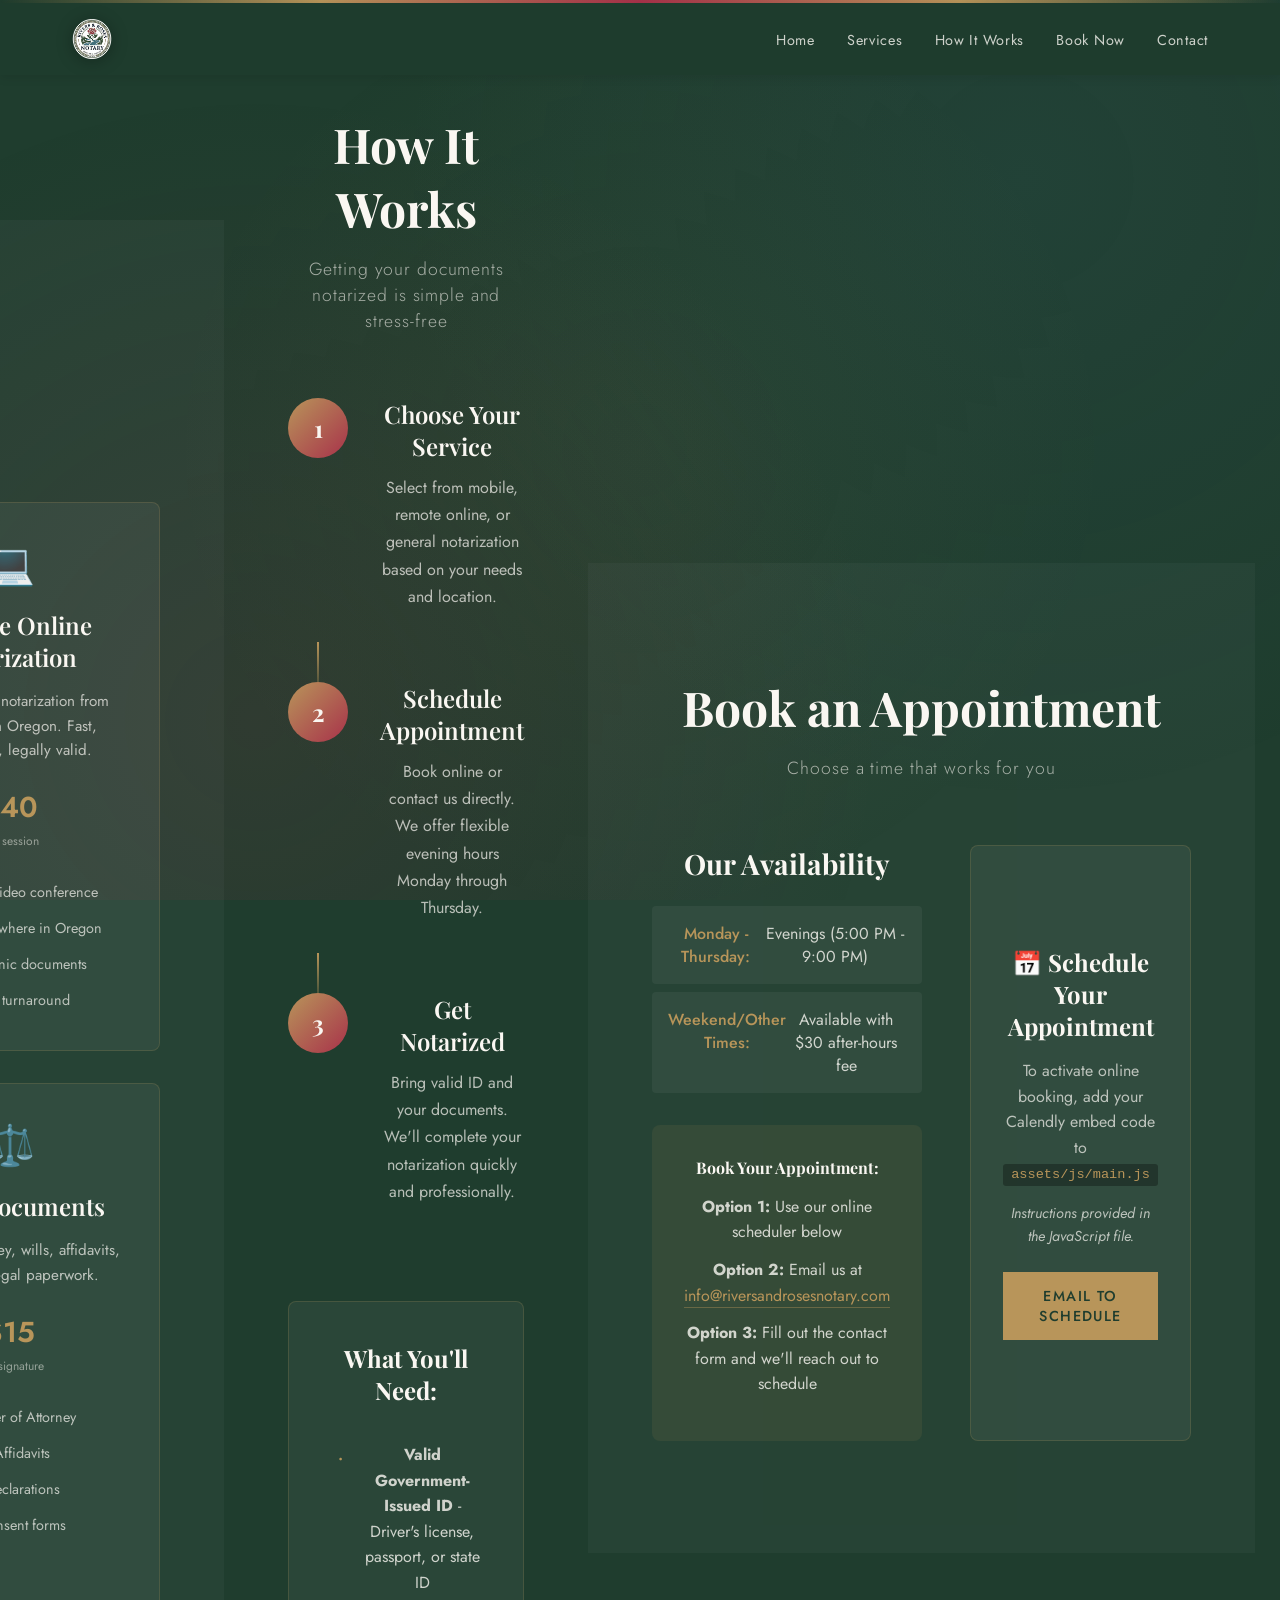
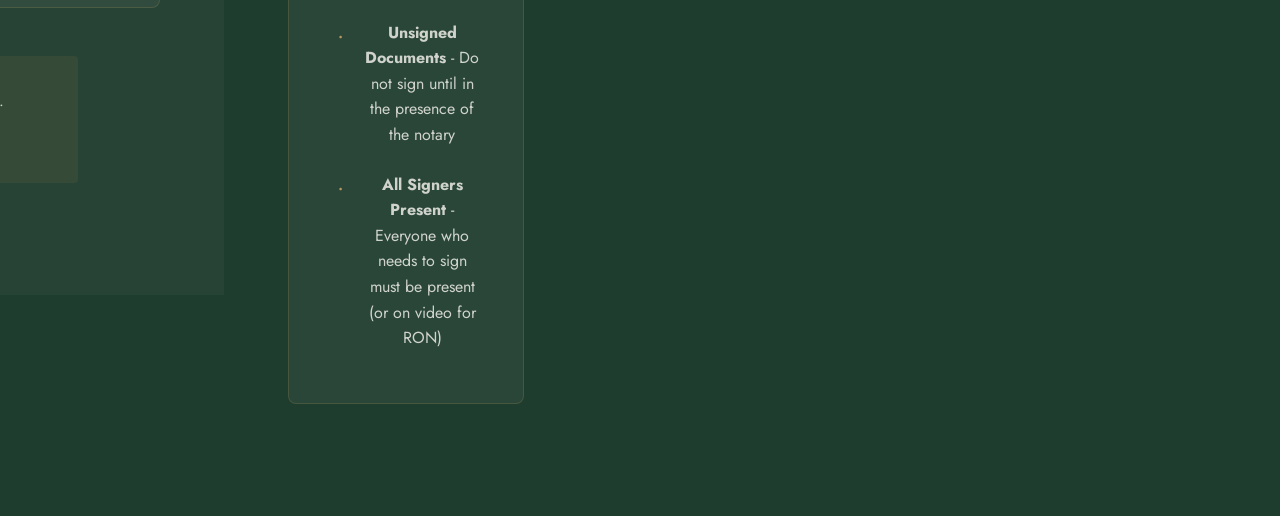
==== home.html @ 65f7d40c "feat: add full notary services website (preview) - Complete single-page scrolling site - 6 service c" ====
<!DOCTYPE html>
<html lang="en">
<head>
<meta charset="UTF-8"/>
<meta name="viewport" content="width=device-width, initial-scale=1.0"/>
<meta name="description" content="Professional notary services in Portland, Oregon. Mobile, remote online notarization (RON), and in-office services. Evening appointments available."/>
<meta property="og:title" content="Rivers & Roses Notary | Portland, Oregon"/>
<meta property="og:description" content="Professional notary services rooted in integrity — serving Portland & surrounding areas."/>
<meta property="og:image" content="https://riversandrosesnotary.com/assets/images/logo.png"/>
<meta property="og:type" content="website"/>
<title>Rivers & Roses Notary | Professional Notary Services in Portland, Oregon</title>
<link rel="icon" type="image/x-icon" href="assets/images/favicon.ico">
<link rel="icon" type="image/png" sizes="32x32" href="assets/images/favicon-32x32.png">
<link rel="apple-touch-icon" sizes="180x180" href="assets/images/apple-touch-icon.png">
<link rel="icon" type="image/png" sizes="192x192" href="assets/images/favicon-192x192.png">
<link href="https://fonts.googleapis.com/css2?family=Playfair+Display:ital,wght@0,400;0,600;0,700;1,400&family=Jost:wght@300;400;500;600&display=swap" rel="stylesheet"/>
<link rel="stylesheet" href="assets/css/styles.css"/>
<link rel="stylesheet" href="assets/css/home.css"/>
</head>
<body>

<div class="top-bar"></div>

<!-- Navigation -->
<nav class="nav" id="navbar">
  <div class="nav-container">
    <div class="nav-logo">
      <img src="assets/images/logo.png" alt="Rivers & Roses Notary" class="nav-logo-img"/>
      <span class="nav-brand">Rivers & Roses</span>
    </div>
    <button class="nav-toggle" id="navToggle" aria-label="Toggle navigation">
      <span></span>
      <span></span>
      <span></span>
    </button>
    <ul class="nav-menu" id="navMenu">
      <li><a href="#home" class="nav-link">Home</a></li>
      <li><a href="#services" class="nav-link">Services</a></li>
      <li><a href="#how-it-works" class="nav-link">How It Works</a></li>
      <li><a href="#booking" class="nav-link">Book Now</a></li>
      <li><a href="#contact" class="nav-link">Contact</a></li>
    </ul>
  </div>
</nav>

<!-- Hero Section -->
<section id="home" class="hero">
  <div class="container">
    <div class="logo-wrap">
      <img src="assets/images/logo.png" alt="Rivers & Roses Notary"/>
    </div>

    <h1 class="brand-name">Rivers &amp; Roses Notary</h1>
    <p class="brand-sub">Portland, Oregon &nbsp;·&nbsp; Est. 2026</p>

    <div class="divider">
      <div class="divider-line"></div>
      <div class="divider-diamond">✦ ✦ ✦</div>
      <div class="divider-line right"></div>
    </div>

    <p class="hero-tagline">
      <strong>Rooted in Integrity, Flowing with Excellence.</strong><br/>
      Professional notary services for Portland &amp; surrounding areas.
    </p>

    <div class="hero-cta">
      <a href="#booking" class="btn btn-primary">Book Appointment</a>
      <a href="#services" class="btn btn-secondary">View Services</a>
    </div>

    <div class="hero-features">
      <div class="feature-item">
        <span class="feature-icon">📱</span>
        <span>Mobile Service</span>
      </div>
      <div class="feature-item">
        <span class="feature-icon">💻</span>
        <span>Remote Online</span>
      </div>
      <div class="feature-item">
        <span class="feature-icon">🌙</span>
        <span>Evening Hours</span>
      </div>
    </div>
  </div>
</section>

<!-- Services Section -->
<section id="services" class="services">
  <div class="container">
    <div class="section-header">
      <h2 class="section-title">Notary Services</h2>
      <p class="section-subtitle">Professional, reliable notarization for all your needs</p>
    </div>

    <div class="services-grid">

      <!-- Service Card 1 -->
      <div class="service-card">
        <div class="service-icon">📝</div>
        <h3 class="service-title">General Notarization</h3>
        <p class="service-description">Acknowledgments, jurats, oaths, and affirmations for personal and business documents.</p>
        <div class="service-price">$15 <span>per signature</span></div>
        <ul class="service-list">
          <li>Acknowledgments</li>
          <li>Jurats</li>
          <li>Oaths & Affirmations</li>
          <li>Copy Certifications</li>
        </ul>
      </div>

      <!-- Service Card 2 -->
      <div class="service-card featured">
        <div class="service-badge">Most Popular</div>
        <div class="service-icon">🚗</div>
        <h3 class="service-title">Mobile Notary</h3>
        <p class="service-description">We come to you! Home, office, hospital, or care facility within 20 miles.</p>
        <div class="service-price">$15 + $35 <span>per signature + travel</span></div>
        <ul class="service-list">
          <li>Home visits</li>
          <li>Office appointments</li>
          <li>Hospital & care facilities</li>
          <li>20-mile service radius</li>
        </ul>
      </div>

      <!-- Service Card 3 -->
      <div class="service-card">
        <div class="service-icon">💻</div>
        <h3 class="service-title">Remote Online Notarization</h3>
        <p class="service-description">Secure video notarization from anywhere in Oregon. Fast, convenient, legally valid.</p>
        <div class="service-price">$40 <span>per session</span></div>
        <ul class="service-list">
          <li>Secure video conference</li>
          <li>Valid anywhere in Oregon</li>
          <li>Electronic documents</li>
          <li>Fast turnaround</li>
        </ul>
      </div>

      <!-- Service Card 4 -->
      <div class="service-card">
        <div class="service-icon">🏠</div>
        <h3 class="service-title">Real Estate Documents</h3>
        <p class="service-description">Deeds, mortgages, refinances, and other property-related notarizations.</p>
        <div class="service-price">$15 <span>per signature</span></div>
        <ul class="service-list">
          <li>Deeds & titles</li>
          <li>Mortgage documents</li>
          <li>Property transfers</li>
          <li>Refinance paperwork</li>
        </ul>
      </div>

      <!-- Service Card 5 -->
      <div class="service-card">
        <div class="service-icon">📋</div>
        <h3 class="service-title">Loan Signings</h3>
        <p class="service-description">Complete loan signing packages for mortgages, refinances, and HELOCs.</p>
        <div class="service-price">$125 <span>flat rate</span></div>
        <ul class="service-list">
          <li>Purchase packages</li>
          <li>Refinance signings</li>
          <li>HELOC documents</li>
          <li>Seller packages</li>
        </ul>
      </div>

      <!-- Service Card 6 -->
      <div class="service-card">
        <div class="service-icon">⚖️</div>
        <h3 class="service-title">Legal Documents</h3>
        <p class="service-description">Power of attorney, wills, affidavits, and other legal paperwork.</p>
        <div class="service-price">$15 <span>per signature</span></div>
        <ul class="service-list">
          <li>Power of Attorney</li>
          <li>Affidavits</li>
          <li>Declarations</li>
          <li>Consent forms</li>
        </ul>
      </div>

    </div>

    <div class="services-note">
      <p><strong>After-Hours Service:</strong> Appointments outside M-Th evenings available for an additional $30 fee.</p>
      <p><strong>Travel Beyond 20 Miles:</strong> Additional mileage charges may apply. Contact us for a quote.</p>
    </div>
  </div>
</section>

<!-- How It Works Section -->
<section id="how-it-works" class="how-it-works">
  <div class="container">
    <div class="section-header">
      <h2 class="section-title">How It Works</h2>
      <p class="section-subtitle">Getting your documents notarized is simple and stress-free</p>
    </div>

    <div class="steps">
      <div class="step">
        <div class="step-number">1</div>
        <div class="step-content">
          <h3 class="step-title">Choose Your Service</h3>
          <p class="step-description">Select from mobile, remote online, or general notarization based on your needs and location.</p>
        </div>
      </div>

      <div class="step-connector"></div>

      <div class="step">
        <div class="step-number">2</div>
        <div class="step-content">
          <h3 class="step-title">Schedule Appointment</h3>
          <p class="step-description">Book online or contact us directly. We offer flexible evening hours Monday through Thursday.</p>
        </div>
      </div>

      <div class="step-connector"></div>

      <div class="step">
        <div class="step-number">3</div>
        <div class="step-content">
          <h3 class="step-title">Get Notarized</h3>
          <p class="step-description">Bring valid ID and your documents. We'll complete your notarization quickly and professionally.</p>
        </div>
      </div>
    </div>

    <div class="requirements">
      <h3>What You'll Need:</h3>
      <ul>
        <li><strong>Valid Government-Issued ID</strong> - Driver's license, passport, or state ID</li>
        <li><strong>Unsigned Documents</strong> - Do not sign until in the presence of the notary</li>
        <li><strong>All Signers Present</strong> - Everyone who needs to sign must be present (or on video for RON)</li>
      </ul>
    </div>
  </div>
</section>

<!-- Booking Section -->
<section id="booking" class="booking">
  <div class="container">
    <div class="section-header">
      <h2 class="section-title">Book an Appointment</h2>
      <p class="section-subtitle">Choose a time that works for you</p>
    </div>

    <div class="booking-content">
      <div class="booking-info">
        <h3>Our Availability</h3>
        <div class="availability-item">
          <span class="availability-label">Monday - Thursday:</span>
          <span class="availability-time">Evenings (5:00 PM - 9:00 PM)</span>
        </div>
        <div class="availability-item">
          <span class="availability-label">Weekend/Other Times:</span>
          <span class="availability-time">Available with $30 after-hours fee</span>
        </div>

        <div class="booking-methods">
          <h4>Book Your Appointment:</h4>
          <p><strong>Option 1:</strong> Use our online scheduler below</p>
          <p><strong>Option 2:</strong> Email us at <a href="mailto:info@riversandrosesnotary.com">info@riversandrosesnotary.com</a></p>
          <p><strong>Option 3:</strong> Fill out the contact form and we'll reach out to schedule</p>
        </div>
      </div>

      <div class="booking-calendar">
        <!-- Calendly Integration Placeholder -->
        <div class="calendly-placeholder">
          <div class="placeholder-content">
            <h3>📅 Schedule Your Appointment</h3>
            <p>To activate online booking, add your Calendly embed code to <code>assets/js/main.js</code></p>
            <p class="placeholder-note">Instructions provided in the JavaScript file.</p>
            <a href="mailto:info@riversandrosesnotary.com" class="btn btn-primary">Email to Schedule</a>
          </div>
        </div>
        <!-- When ready, replace placeholder with:
        <div class="calendly-inline-widget" data-url="YOUR_CALENDLY_LINK" style="min-width:320px;height:630px;"></div>
        -->
      </div>
    </div>
  </div>
</section>

<!-- Contact Section -->
<section id="contact" class="contact">
  <div class="container">
    <div class="section-header">
      <h2 class="section-title">Get In Touch</h2>
      <p class="section-subtitle">Have questions? Need a custom quote? We're here to help.</p>
    </div>

    <div class="contact-content">
      <div class="contact-info">
        <div class="contact-item">
          <div class="contact-icon">📧</div>
          <div class="contact-details">
            <h4>Email</h4>
            <a href="mailto:info@riversandrosesnotary.com">info@riversandrosesnotary.com</a>
          </div>
        </div>

        <div class="contact-item">
          <div class="contact-icon">📍</div>
          <div class="contact-details">
            <h4>Service Area</h4>
            <p>Portland & surrounding areas<br/>20-mile mobile service radius</p>
          </div>
        </div>

        <div class="contact-item">
          <div class="contact-icon">⏰</div>
          <div class="contact-details">
            <h4>Hours</h4>
            <p>Monday - Thursday: Evenings<br/>Other times by appointment</p>
          </div>
        </div>
      </div>

      <div class="contact-form-wrapper">
        <form class="contact-form" id="contactForm" action="https://formspree.io/f/YOUR_FORM_ID" method="POST">
          <div class="form-group">
            <label for="name">Full Name *</label>
            <input type="text" id="name" name="name" required/>
          </div>

          <div class="form-group">
            <label for="email">Email Address *</label>
            <input type="email" id="email" name="email" required/>
          </div>

          <div class="form-group">
            <label for="phone">Phone Number</label>
            <input type="tel" id="phone" name="phone"/>
          </div>

          <div class="form-group">
            <label for="service">Service Needed</label>
            <select id="service" name="service">
              <option value="">Select a service...</option>
              <option value="general">General Notarization</option>
              <option value="mobile">Mobile Notary</option>
              <option value="ron">Remote Online Notarization</option>
              <option value="real-estate">Real Estate Documents</option>
              <option value="loan">Loan Signing</option>
              <option value="legal">Legal Documents</option>
              <option value="other">Other</option>
            </select>
          </div>

          <div class="form-group">
            <label for="message">Message *</label>
            <textarea id="message" name="message" rows="5" required placeholder="Tell us about your notarization needs..."></textarea>
          </div>

          <button type="submit" class="btn btn-primary">Send Message</button>

          <p class="form-note">* Required fields. We'll respond within 24 hours.</p>
        </form>

        <div class="form-setup-note">
          <p><strong>Setup Required:</strong> Replace <code>YOUR_FORM_ID</code> in the form action with your Formspree form ID. Instructions in <code>README.md</code> (coming next).</p>
        </div>
      </div>
    </div>
  </div>
</section>

<!-- Footer -->
<footer class="footer">
  <div class="container">
    <div class="footer-content">
      <div class="footer-brand">
        <img src="assets/images/logo.png" alt="Rivers & Roses Notary" class="footer-logo"/>
        <h3>Rivers &amp; Roses Notary</h3>
        <p class="footer-tagline">Rooted in Integrity, Flowing with Excellence.</p>
      </div>

      <div class="footer-links">
        <div class="footer-column">
          <h4>Services</h4>
          <ul>
            <li><a href="#services">General Notarization</a></li>
            <li><a href="#services">Mobile Notary</a></li>
            <li><a href="#services">Remote Online (RON)</a></li>
            <li><a href="#services">Loan Signings</a></li>
          </ul>
        </div>

        <div class="footer-column">
          <h4>Company</h4>
          <ul>
            <li><a href="#how-it-works">How It Works</a></li>
            <li><a href="#booking">Book Appointment</a></li>
            <li><a href="#contact">Contact Us</a></li>
          </ul>
        </div>

        <div class="footer-column">
          <h4>Contact</h4>
          <ul>
            <li><a href="mailto:info@riversandrosesnotary.com">info@riversandrosesnotary.com</a></li>
            <li>Portland, Oregon</li>
            <li>M-Th Evenings</li>
          </ul>
        </div>
      </div>
    </div>

    <div class="footer-bottom">
      <p>&copy; 2026 Rivers &amp; Roses Notary. All rights reserved.</p>
      <p class="footer-disclaimer">Licensed and bonded notary public in the State of Oregon</p>
    </div>
  </div>
</footer>

<!-- Back to Top Button -->
<button class="back-to-top" id="backToTop" aria-label="Back to top">
  ↑
</button>

<script src="assets/js/main.js"></script>
</body>
</html>
---- assets/css/styles.css ----
*, *::before, *::after { box-sizing: border-box; margin: 0; padding: 0; }

body {
  font-family: 'Jost', sans-serif;
  background: #1f3d2e;
  min-height: 100vh;
  display: flex;
  align-items: flex-start;
  justify-content: center;
  overflow-y: auto;
  position: relative;
}

/* Subtle background texture */
body::before {
  content: '';
  position: fixed; inset: 0;
  background:
    radial-gradient(circle at 20% 80%, rgba(168,50,74,0.12) 0%, transparent 50%),
    radial-gradient(circle at 80% 20%, rgba(74,127,165,0.08) 0%, transparent 50%),
    radial-gradient(circle at 50% 50%, rgba(184,149,90,0.06) 0%, transparent 60%);
  pointer-events: none;
}

/* Gold top bar */
.top-bar {
  position: fixed; top: 0; left: 0; right: 0;
  height: 3px;
  background: linear-gradient(90deg, transparent, #b8955a, #a8324a, #b8955a, transparent);
}

.container {
  text-align: center;
  padding: 2rem;
  position: relative;
  z-index: 1;
  animation: fadeUp 1s ease both;
}

.logo-wrap {
  margin-top: 2.5rem;
  margin-bottom: 1.25rem;
}
.logo-wrap img {
  width: clamp(200px, 40vw, 350px);
  height: clamp(200px, 40vw, 350px);
  object-fit: contain;
  filter: drop-shadow(0 8px 32px rgba(0,0,0,0.4));
  animation: fadeUp 1s 0.1s ease both;
  opacity: 0;
  animation-fill-mode: forwards;
}

.brand-name {
  font-family: 'Playfair Display', serif;
  font-size: clamp(2rem, 5vw, 3.5rem);
  font-weight: 700;
  color: #faf7f2;
  line-height: 1.1;
  margin-bottom: 0.4rem;
  animation: fadeUp 1s 0.2s ease both;
  opacity: 0;
  animation-fill-mode: forwards;
}

.brand-sub {
  font-size: 0.72rem;
  font-weight: 400;
  letter-spacing: 0.3em;
  text-transform: uppercase;
  color: #b8955a;
  margin-bottom: 3rem;
  animation: fadeUp 1s 0.3s ease both;
  opacity: 0;
  animation-fill-mode: forwards;
}

.divider {
  display: flex;
  align-items: center;
  justify-content: center;
  gap: 1rem;
  margin-bottom: 3rem;
  animation: fadeUp 1s 0.4s ease both;
  opacity: 0;
  animation-fill-mode: forwards;
}
.divider-line {
  width: 80px; height: 1px;
  background: linear-gradient(90deg, transparent, rgba(184,149,90,0.5));
}
.divider-line.right {
  background: linear-gradient(90deg, rgba(184,149,90,0.5), transparent);
}
.divider-diamond {
  color: #b8955a;
  font-size: 0.5rem;
  letter-spacing: 0.3em;
}

.coming-soon {
  font-family: 'Playfair Display', serif;
  font-size: clamp(1rem, 3vw, 1.3rem);
  font-weight: 400;
  font-style: italic;
  color: rgba(250,247,242,0.7);
  margin-bottom: 2.5rem;
  line-height: 1.7;
  animation: fadeUp 1s 0.5s ease both;
  opacity: 0;
  animation-fill-mode: forwards;
}
.coming-soon strong {
  color: #faf7f2;
  font-style: normal;
  font-weight: 600;
}

.badge {
  display: inline-block;
  font-size: 0.68rem;
  font-weight: 500;
  letter-spacing: 0.2em;
  text-transform: uppercase;
  color: #1f3d2e;
  background: #b8955a;
  padding: 0.65rem 2rem;
  margin-bottom: 3rem;
  animation: fadeUp 1s 0.6s ease both;
  opacity: 0;
  animation-fill-mode: forwards;
}

.contact-note {
  font-size: 0.78rem;
  font-weight: 300;
  letter-spacing: 0.08em;
  color: rgba(250,247,242,0.4);
  animation: fadeUp 1s 0.7s ease both;
  opacity: 0;
  animation-fill-mode: forwards;
}
.contact-note a {
  color: rgba(250,247,242,0.6);
  text-decoration: none;
  border-bottom: 1px solid rgba(184,149,90,0.4);
  transition: color 0.2s, border-color 0.2s;
}
.contact-note a:hover {
  color: #b8955a;
  border-color: #b8955a;
}

@keyframes fadeUp {
  from { opacity: 0; transform: translateY(20px); }
  to   { opacity: 1; transform: translateY(0); }
}

@media (min-width: 768px) {
  body {
    align-items: center;
  }
}
---- assets/css/home.css ----
/* ========================================
   Rivers & Roses Notary - Home Page Styles
   ======================================== */

/* Navigation */
.nav {
  position: fixed;
  top: 3px;
  left: 0;
  right: 0;
  background: rgba(31, 61, 46, 0.95);
  backdrop-filter: blur(10px);
  z-index: 1000;
  padding: 1rem 0;
  transition: all 0.3s ease;
  box-shadow: 0 2px 10px rgba(0,0,0,0.1);
}

.nav.scrolled {
  background: rgba(31, 61, 46, 0.98);
  box-shadow: 0 4px 20px rgba(0,0,0,0.2);
}

.nav-container {
  max-width: 1200px;
  margin: 0 auto;
  padding: 0 2rem;
  display: flex;
  align-items: center;
  justify-content: space-between;
}

.nav-logo {
  display: flex;
  align-items: center;
  gap: 0.75rem;
}

.nav-logo-img {
  width: 40px;
  height: 40px;
  object-fit: contain;
  filter: drop-shadow(0 2px 8px rgba(0,0,0,0.3));
}

.nav-brand {
  font-family: 'Playfair Display', serif;
  font-size: 1.25rem;
  font-weight: 700;
  color: #faf7f2;
  display: none;
}

.nav-menu {
  display: flex;
  list-style: none;
  gap: 2rem;
  margin: 0;
  padding: 0;
}

.nav-link {
  color: rgba(250, 247, 242, 0.8);
  text-decoration: none;
  font-size: 0.9rem;
  font-weight: 400;
  letter-spacing: 0.05em;
  transition: color 0.3s ease;
  position: relative;
}

.nav-link::after {
  content: '';
  position: absolute;
  bottom: -4px;
  left: 0;
  width: 0;
  height: 2px;
  background: #b8955a;
  transition: width 0.3s ease;
}

.nav-link:hover {
  color: #b8955a;
}

.nav-link:hover::after {
  width: 100%;
}

.nav-toggle {
  display: none;
  flex-direction: column;
  gap: 4px;
  background: none;
  border: none;
  cursor: pointer;
  padding: 0.5rem;
}

.nav-toggle span {
  display: block;
  width: 25px;
  height: 2px;
  background: #faf7f2;
  transition: all 0.3s ease;
}

/* Hero Section Adjustments */
.hero {
  padding-top: 80px;
}

.hero-tagline {
  font-family: 'Playfair Display', serif;
  font-size: clamp(1rem, 3vw, 1.2rem);
  font-weight: 400;
  font-style: italic;
  color: rgba(250,247,242,0.85);
  margin-bottom: 2.5rem;
  line-height: 1.7;
}

.hero-tagline strong {
  color: #faf7f2;
  font-style: normal;
  font-weight: 600;
}

.hero-cta {
  display: flex;
  gap: 1rem;
  justify-content: center;
  flex-wrap: wrap;
  margin-bottom: 3rem;
}

.btn {
  display: inline-block;
  padding: 0.85rem 2rem;
  font-size: 0.9rem;
  font-weight: 500;
  letter-spacing: 0.1em;
  text-transform: uppercase;
  text-decoration: none;
  border: none;
  cursor: pointer;
  transition: all 0.3s ease;
  font-family: 'Jost', sans-serif;
}

.btn-primary {
  background: #b8955a;
  color: #1f3d2e;
}

.btn-primary:hover {
  background: #a8324a;
  color: #faf7f2;
  transform: translateY(-2px);
  box-shadow: 0 4px 12px rgba(168, 50, 74, 0.3);
}

.btn-secondary {
  background: transparent;
  color: #faf7f2;
  border: 2px solid #b8955a;
}

.btn-secondary:hover {
  background: rgba(184, 149, 90, 0.1);
  border-color: #faf7f2;
}

.hero-features {
  display: flex;
  gap: 2rem;
  justify-content: center;
  flex-wrap: wrap;
}

.feature-item {
  display: flex;
  align-items: center;
  gap: 0.5rem;
  color: rgba(250, 247, 242, 0.7);
  font-size: 0.85rem;
  letter-spacing: 0.05em;
}

.feature-icon {
  font-size: 1.25rem;
}

/* Section Styles */
section {
  padding: 5rem 2rem;
}

section:nth-child(even) {
  background: rgba(250, 247, 242, 0.03);
}

.section-header {
  text-align: center;
  margin-bottom: 4rem;
}

.section-title {
  font-family: 'Playfair Display', serif;
  font-size: clamp(2rem, 5vw, 3rem);
  font-weight: 700;
  color: #faf7f2;
  margin-bottom: 1rem;
}

.section-subtitle {
  font-size: 1.1rem;
  color: rgba(250, 247, 242, 0.6);
  font-weight: 300;
  letter-spacing: 0.05em;
}

/* Services Section */
.services {
  background: rgba(250, 247, 242, 0.02);
}

.services-grid {
  display: grid;
  grid-template-columns: repeat(auto-fit, minmax(300px, 1fr));
  gap: 2rem;
  max-width: 1200px;
  margin: 0 auto 3rem;
}

.service-card {
  background: rgba(250, 247, 242, 0.05);
  border: 1px solid rgba(184, 149, 90, 0.2);
  padding: 2rem;
  border-radius: 8px;
  transition: all 0.3s ease;
  position: relative;
}

.service-card:hover {
  transform: translateY(-5px);
  box-shadow: 0 8px 24px rgba(0,0,0,0.2);
  border-color: #b8955a;
}

.service-card.featured {
  border: 2px solid #b8955a;
  background: rgba(184, 149, 90, 0.08);
}

.service-badge {
  position: absolute;
  top: -12px;
  right: 20px;
  background: #a8324a;
  color: #faf7f2;
  padding: 0.4rem 1rem;
  font-size: 0.7rem;
  font-weight: 600;
  letter-spacing: 0.1em;
  text-transform: uppercase;
  border-radius: 20px;
}

.service-icon {
  font-size: 2.5rem;
  margin-bottom: 1rem;
}

.service-title {
  font-family: 'Playfair Display', serif;
  font-size: 1.5rem;
  font-weight: 600;
  color: #faf7f2;
  margin-bottom: 1rem;
}

.service-description {
  color: rgba(250, 247, 242, 0.7);
  line-height: 1.6;
  margin-bottom: 1.5rem;
  font-size: 0.95rem;
}

.service-price {
  font-size: 1.8rem;
  font-weight: 600;
  color: #b8955a;
  margin-bottom: 1.5rem;
}

.service-price span {
  font-size: 0.75rem;
  color: rgba(250, 247, 242, 0.5);
  font-weight: 400;
  display: block;
  margin-top: 0.25rem;
}

.service-list {
  list-style: none;
  padding: 0;
  margin: 0;
}

.service-list li {
  padding: 0.5rem 0;
  color: rgba(250, 247, 242, 0.7);
  font-size: 0.9rem;
  position: relative;
  padding-left: 1.5rem;
}

.service-list li::before {
  content: '✓';
  position: absolute;
  left: 0;
  color: #b8955a;
  font-weight: bold;
}

.services-note {
  max-width: 800px;
  margin: 0 auto;
  padding: 2rem;
  background: rgba(184, 149, 90, 0.1);
  border-left: 4px solid #b8955a;
  border-radius: 4px;
}

.services-note p {
  color: rgba(250, 247, 242, 0.8);
  margin-bottom: 0.75rem;
  line-height: 1.6;
}

.services-note p:last-child {
  margin-bottom: 0;
}

/* How It Works Section */
.how-it-works {
  background: rgba(31, 61, 46, 0.3);
}

.steps {
  max-width: 900px;
  margin: 0 auto 4rem;
  display: flex;
  flex-direction: column;
  gap: 0;
}

.step {
  display: flex;
  gap: 2rem;
  align-items: flex-start;
}

.step-number {
  flex-shrink: 0;
  width: 60px;
  height: 60px;
  background: linear-gradient(135deg, #b8955a, #a8324a);
  color: #faf7f2;
  border-radius: 50%;
  display: flex;
  align-items: center;
  justify-content: center;
  font-size: 1.5rem;
  font-weight: 700;
  font-family: 'Playfair Display', serif;
}

.step-content {
  flex: 1;
  padding-bottom: 2rem;
}

.step-title {
  font-family: 'Playfair Display', serif;
  font-size: 1.5rem;
  font-weight: 600;
  color: #faf7f2;
  margin-bottom: 0.75rem;
}

.step-description {
  color: rgba(250, 247, 242, 0.7);
  line-height: 1.7;
  font-size: 1rem;
}

.step-connector {
  width: 2px;
  height: 40px;
  background: linear-gradient(to bottom, #b8955a, rgba(184, 149, 90, 0.3));
  margin-left: 29px;
}

.requirements {
  max-width: 800px;
  margin: 0 auto;
  padding: 2.5rem;
  background: rgba(250, 247, 242, 0.05);
  border-radius: 8px;
  border: 1px solid rgba(184, 149, 90, 0.2);
}

.requirements h3 {
  font-family: 'Playfair Display', serif;
  font-size: 1.5rem;
  color: #faf7f2;
  margin-bottom: 1.5rem;
}

.requirements ul {
  list-style: none;
  padding: 0;
}

.requirements li {
  padding: 0.75rem 0;
  color: rgba(250, 247, 242, 0.8);
  line-height: 1.6;
  position: relative;
  padding-left: 2rem;
}

.requirements li::before {
  content: '•';
  position: absolute;
  left: 0.5rem;
  color: #b8955a;
  font-size: 1.5rem;
}

/* Booking Section */
.booking {
  background: rgba(250, 247, 242, 0.02);
}

.booking-content {
  max-width: 1100px;
  margin: 0 auto;
  display: grid;
  grid-template-columns: 1fr 1.5fr;
  gap: 3rem;
}

.booking-info h3 {
  font-family: 'Playfair Display', serif;
  font-size: 1.75rem;
  color: #faf7f2;
  margin-bottom: 1.5rem;
}

.availability-item {
  display: flex;
  justify-content: space-between;
  padding: 1rem;
  margin-bottom: 0.5rem;
  background: rgba(250, 247, 242, 0.05);
  border-radius: 4px;
}

.availability-label {
  font-weight: 500;
  color: #b8955a;
}

.availability-time {
  color: rgba(250, 247, 242, 0.8);
}

.booking-methods {
  margin-top: 2rem;
  padding: 2rem;
  background: rgba(184, 149, 90, 0.1);
  border-radius: 8px;
}

.booking-methods h4 {
  font-family: 'Playfair Display', serif;
  color: #faf7f2;
  margin-bottom: 1rem;
}

.booking-methods p {
  color: rgba(250, 247, 242, 0.8);
  margin-bottom: 0.75rem;
  line-height: 1.6;
}

.booking-methods a {
  color: #b8955a;
  text-decoration: none;
  border-bottom: 1px solid rgba(184, 149, 90, 0.4);
  transition: all 0.2s ease;
}

.booking-methods a:hover {
  color: #faf7f2;
  border-color: #faf7f2;
}

.booking-calendar {
  background: rgba(250, 247, 242, 0.05);
  border: 1px solid rgba(184, 149, 90, 0.2);
  border-radius: 8px;
  padding: 2rem;
  min-height: 500px;
  display: flex;
  align-items: center;
  justify-content: center;
}

.calendly-placeholder {
  text-align: center;
}

.placeholder-content h3 {
  font-family: 'Playfair Display', serif;
  color: #faf7f2;
  margin-bottom: 1rem;
  font-size: 1.5rem;
}

.placeholder-content p {
  color: rgba(250, 247, 242, 0.7);
  margin-bottom: 1rem;
  line-height: 1.6;
}

.placeholder-content code {
  background: rgba(0, 0, 0, 0.3);
  padding: 0.2rem 0.5rem;
  border-radius: 3px;
  font-size: 0.85rem;
  color: #b8955a;
}

.placeholder-note {
  font-size: 0.9rem;
  font-style: italic;
  margin-bottom: 1.5rem !important;
}

/* Contact Section */
.contact {
  background: rgba(31, 61, 46, 0.3);
}

.contact-content {
  max-width: 1100px;
  margin: 0 auto;
  display: grid;
  grid-template-columns: 1fr 1.5fr;
  gap: 4rem;
}

.contact-item {
  display: flex;
  gap: 1.5rem;
  margin-bottom: 2rem;
}

.contact-icon {
  font-size: 2rem;
  flex-shrink: 0;
}

.contact-details h4 {
  font-family: 'Playfair Display', serif;
  color: #b8955a;
  margin-bottom: 0.5rem;
  font-size: 1.1rem;
}

.contact-details p,
.contact-details a {
  color: rgba(250, 247, 242, 0.8);
  line-height: 1.6;
  text-decoration: none;
}

.contact-details a {
  border-bottom: 1px solid rgba(184, 149, 90, 0.4);
  transition: all 0.2s ease;
}

.contact-details a:hover {
  color: #b8955a;
  border-color: #b8955a;
}

.contact-form-wrapper {
  background: rgba(250, 247, 242, 0.05);
  border: 1px solid rgba(184, 149, 90, 0.2);
  border-radius: 8px;
  padding: 2.5rem;
}

.contact-form {
  margin-bottom: 1.5rem;
}

.form-group {
  margin-bottom: 1.5rem;
}

.form-group label {
  display: block;
  color: #b8955a;
  font-weight: 500;
  margin-bottom: 0.5rem;
  font-size: 0.9rem;
  letter-spacing: 0.05em;
}

.form-group input,
.form-group select,
.form-group textarea {
  width: 100%;
  padding: 0.85rem;
  background: rgba(31, 61, 46, 0.4);
  border: 1px solid rgba(184, 149, 90, 0.3);
  border-radius: 4px;
  color: #faf7f2;
  font-family: 'Jost', sans-serif;
  font-size: 1rem;
  transition: all 0.3s ease;
}

.form-group input:focus,
.form-group select:focus,
.form-group textarea:focus {
  outline: none;
  border-color: #b8955a;
  background: rgba(31, 61, 46, 0.6);
}

.form-group textarea {
  resize: vertical;
  min-height: 120px;
}

.form-note {
  font-size: 0.85rem;
  color: rgba(250, 247, 242, 0.5);
  margin-top: 1rem;
  font-style: italic;
}

.form-setup-note {
  padding: 1rem;
  background: rgba(184, 149, 90, 0.1);
  border-left: 3px solid #b8955a;
  border-radius: 4px;
}

.form-setup-note p {
  color: rgba(250, 247, 242, 0.7);
  font-size: 0.9rem;
  line-height: 1.6;
}

.form-setup-note code {
  background: rgba(0, 0, 0, 0.3);
  padding: 0.2rem 0.5rem;
  border-radius: 3px;
  font-size: 0.85rem;
  color: #b8955a;
}

/* Footer */
.footer {
  background: rgba(31, 61, 46, 0.5);
  padding: 4rem 2rem 2rem;
  border-top: 1px solid rgba(184, 149, 90, 0.2);
}

.footer-content {
  max-width: 1200px;
  margin: 0 auto 3rem;
  display: grid;
  grid-template-columns: 1.5fr 2fr;
  gap: 4rem;
}

.footer-brand {
  text-align: center;
}

.footer-logo {
  width: 80px;
  height: 80px;
  object-fit: contain;
  margin-bottom: 1rem;
  filter: drop-shadow(0 4px 16px rgba(0,0,0,0.3));
}

.footer-brand h3 {
  font-family: 'Playfair Display', serif;
  color: #faf7f2;
  font-size: 1.5rem;
  margin-bottom: 0.5rem;
}

.footer-tagline {
  color: rgba(250, 247, 242, 0.6);
  font-size: 0.9rem;
  font-style: italic;
}

.footer-links {
  display: grid;
  grid-template-columns: repeat(3, 1fr);
  gap: 2rem;
}

.footer-column h4 {
  font-family: 'Playfair Display', serif;
  color: #b8955a;
  margin-bottom: 1rem;
  font-size: 1.1rem;
}

.footer-column ul {
  list-style: none;
  padding: 0;
}

.footer-column li {
  margin-bottom: 0.5rem;
}

.footer-column a {
  color: rgba(250, 247, 242, 0.7);
  text-decoration: none;
  font-size: 0.9rem;
  transition: color 0.2s ease;
}

.footer-column a:hover {
  color: #b8955a;
}

.footer-bottom {
  text-align: center;
  padding-top: 2rem;
  border-top: 1px solid rgba(184, 149, 90, 0.1);
}

.footer-bottom p {
  color: rgba(250, 247, 242, 0.5);
  font-size: 0.85rem;
  margin-bottom: 0.5rem;
}

.footer-disclaimer {
  font-size: 0.75rem !important;
  font-style: italic;
}

/* Back to Top Button */
.back-to-top {
  position: fixed;
  bottom: 2rem;
  right: 2rem;
  width: 50px;
  height: 50px;
  background: #b8955a;
  color: #1f3d2e;
  border: none;
  border-radius: 50%;
  font-size: 1.5rem;
  cursor: pointer;
  opacity: 0;
  visibility: hidden;
  transition: all 0.3s ease;
  z-index: 999;
  box-shadow: 0 4px 12px rgba(0,0,0,0.3);
}

.back-to-top.visible {
  opacity: 1;
  visibility: visible;
}

.back-to-top:hover {
  background: #a8324a;
  color: #faf7f2;
  transform: translateY(-3px);
}

/* Responsive Design */
@media (max-width: 768px) {
  .nav-brand {
    display: block;
    font-size: 1rem;
  }

  .nav-menu {
    position: fixed;
    top: 73px;
    left: 0;
    right: 0;
    background: rgba(31, 61, 46, 0.98);
    flex-direction: column;
    gap: 0;
    padding: 2rem;
    transform: translateX(100%);
    transition: transform 0.3s ease;
    box-shadow: 0 4px 20px rgba(0,0,0,0.3);
  }

  .nav-menu.active {
    transform: translateX(0);
  }

  .nav-menu li {
    padding: 1rem 0;
    border-bottom: 1px solid rgba(184, 149, 90, 0.1);
  }

  .nav-toggle {
    display: flex;
  }

  .nav-toggle.active span:nth-child(1) {
    transform: rotate(45deg) translate(5px, 5px);
  }

  .nav-toggle.active span:nth-child(2) {
    opacity: 0;
  }

  .nav-toggle.active span:nth-child(3) {
    transform: rotate(-45deg) translate(7px, -6px);
  }

  .hero-cta {
    flex-direction: column;
    align-items: stretch;
  }

  .btn {
    width: 100%;
    text-align: center;
  }

  .services-grid {
    grid-template-columns: 1fr;
  }

  .steps {
    padding: 0 1rem;
  }

  .step {
    flex-direction: column;
    gap: 1rem;
  }

  .step-connector {
    margin-left: 0;
    width: 100%;
    height: 2px;
  }

  .booking-content,
  .contact-content {
    grid-template-columns: 1fr;
    gap: 2rem;
  }

  .footer-content {
    grid-template-columns: 1fr;
    gap: 3rem;
  }

  .footer-links {
    grid-template-columns: 1fr;
    gap: 2rem;
  }
}

@media (max-width: 480px) {
  section {
    padding: 3rem 1rem;
  }

  .service-card {
    padding: 1.5rem;
  }

  .back-to-top {
    bottom: 1rem;
    right: 1rem;
    width: 45px;
    height: 45px;
  }
}
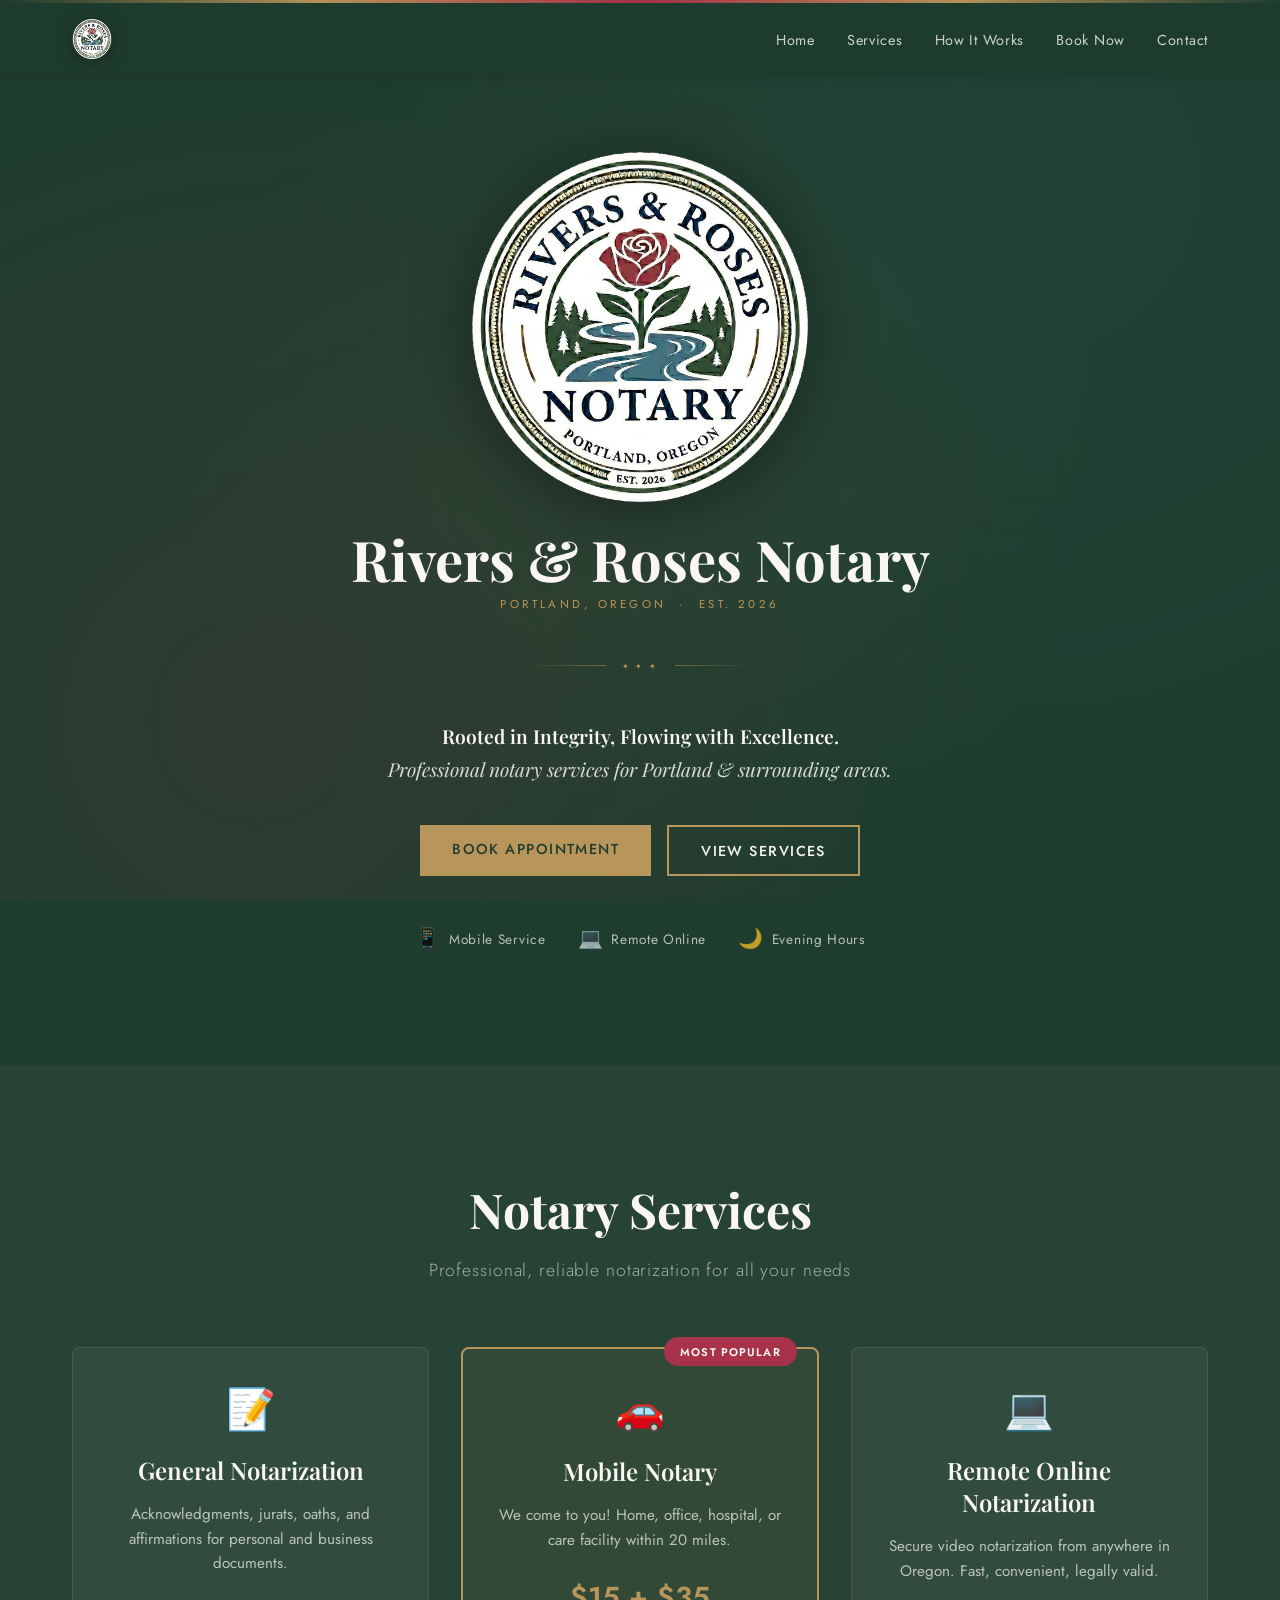
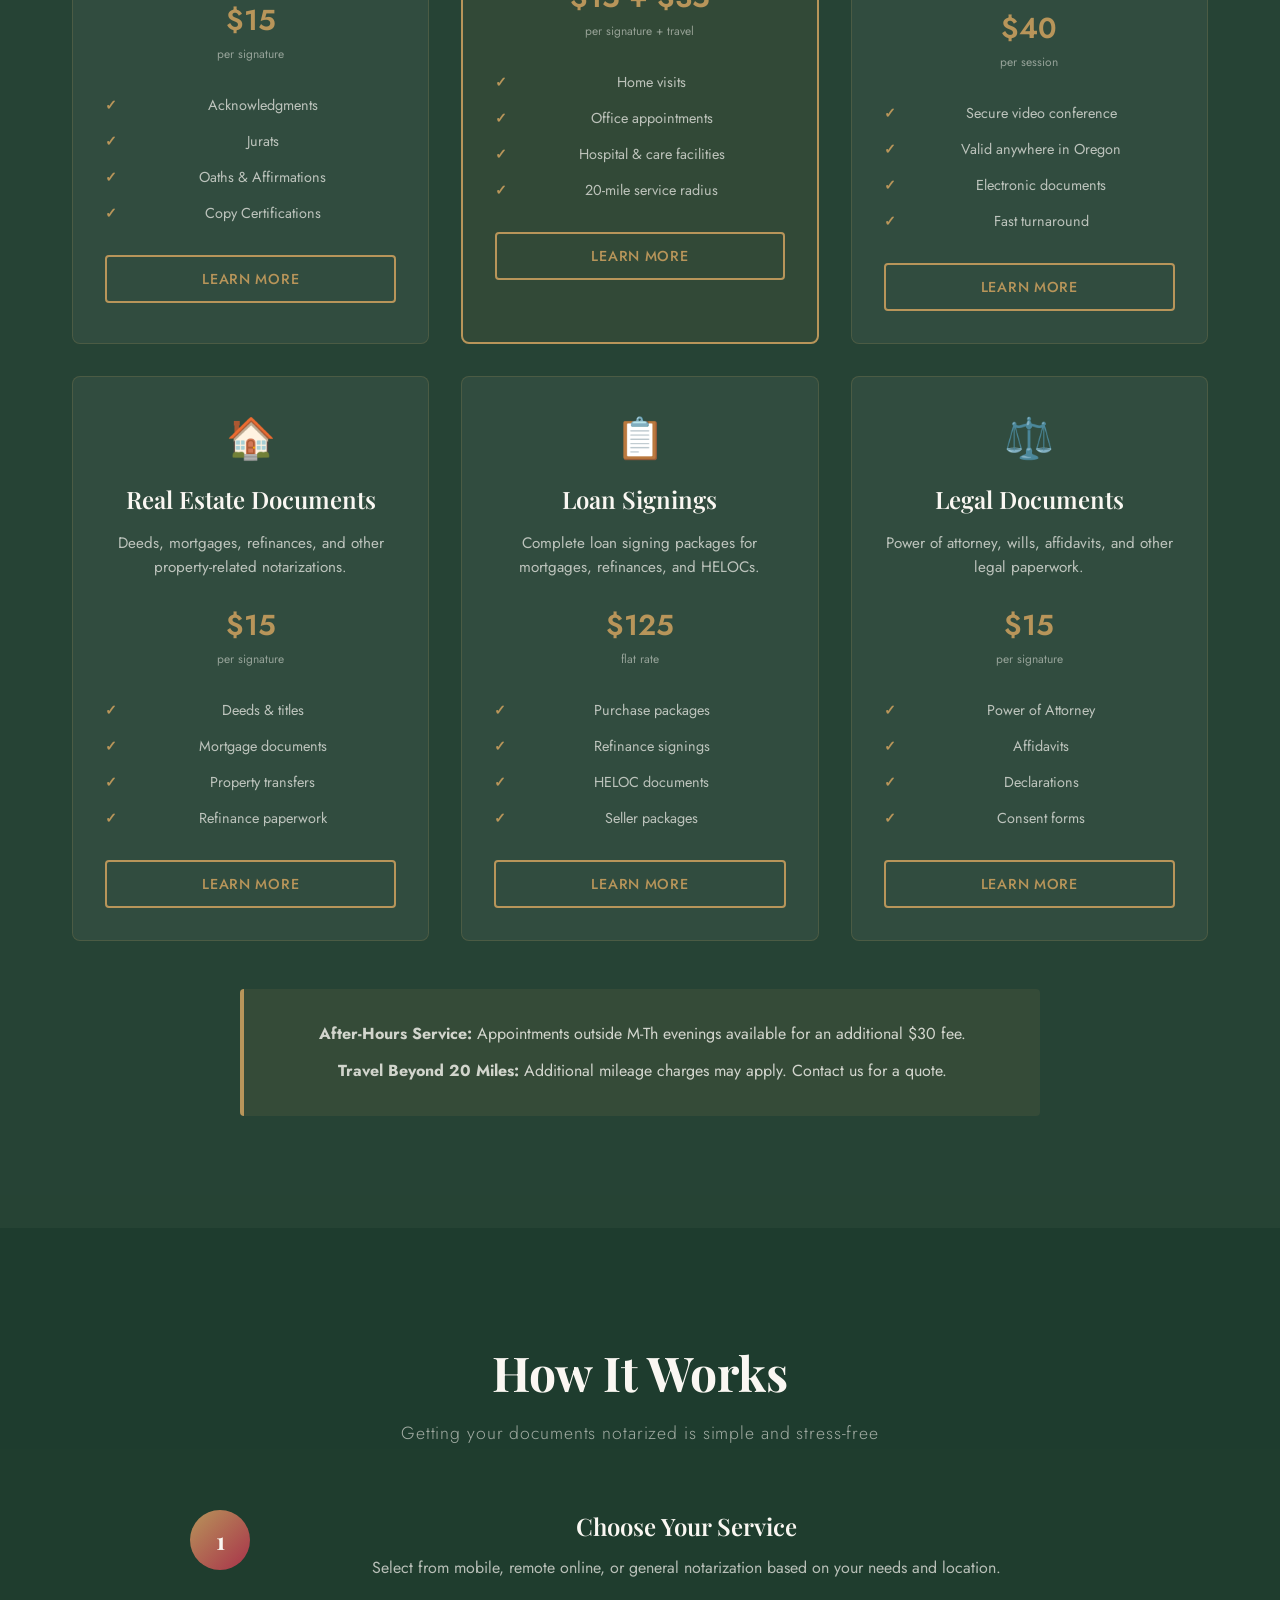
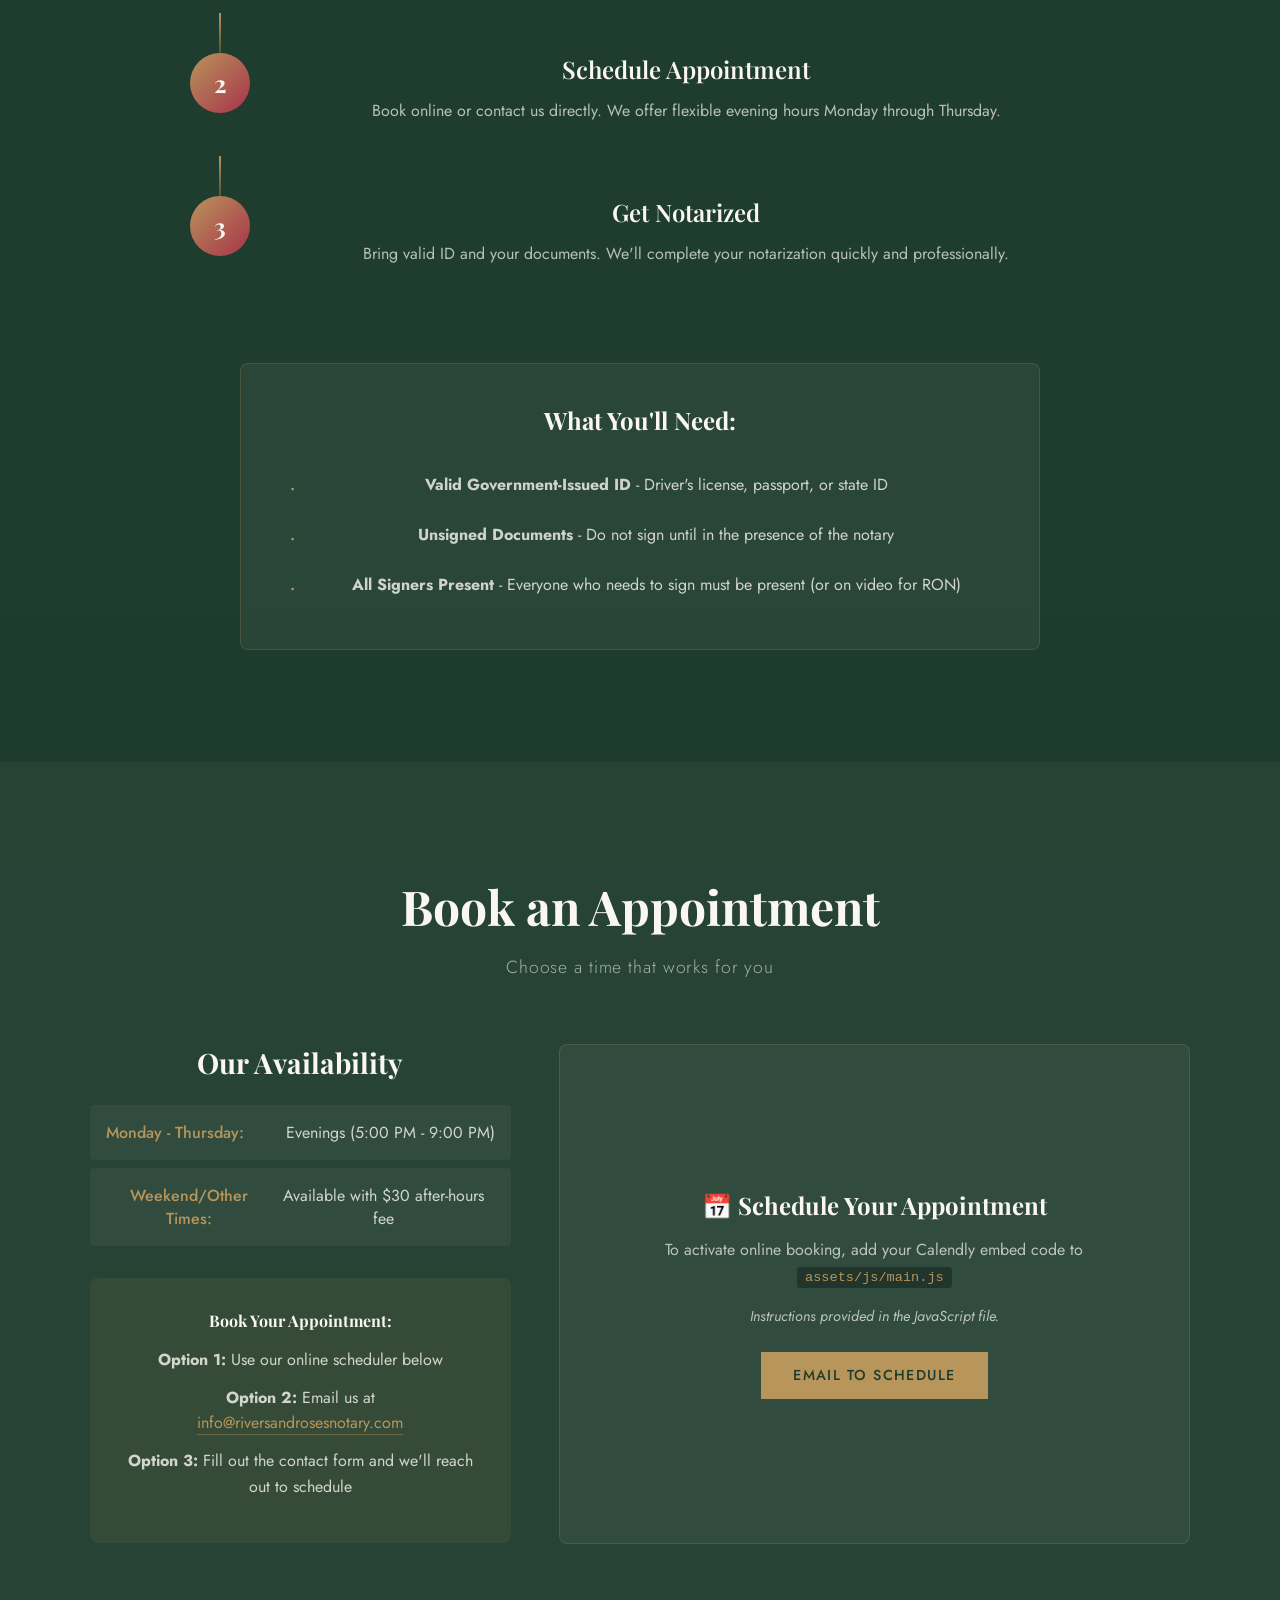
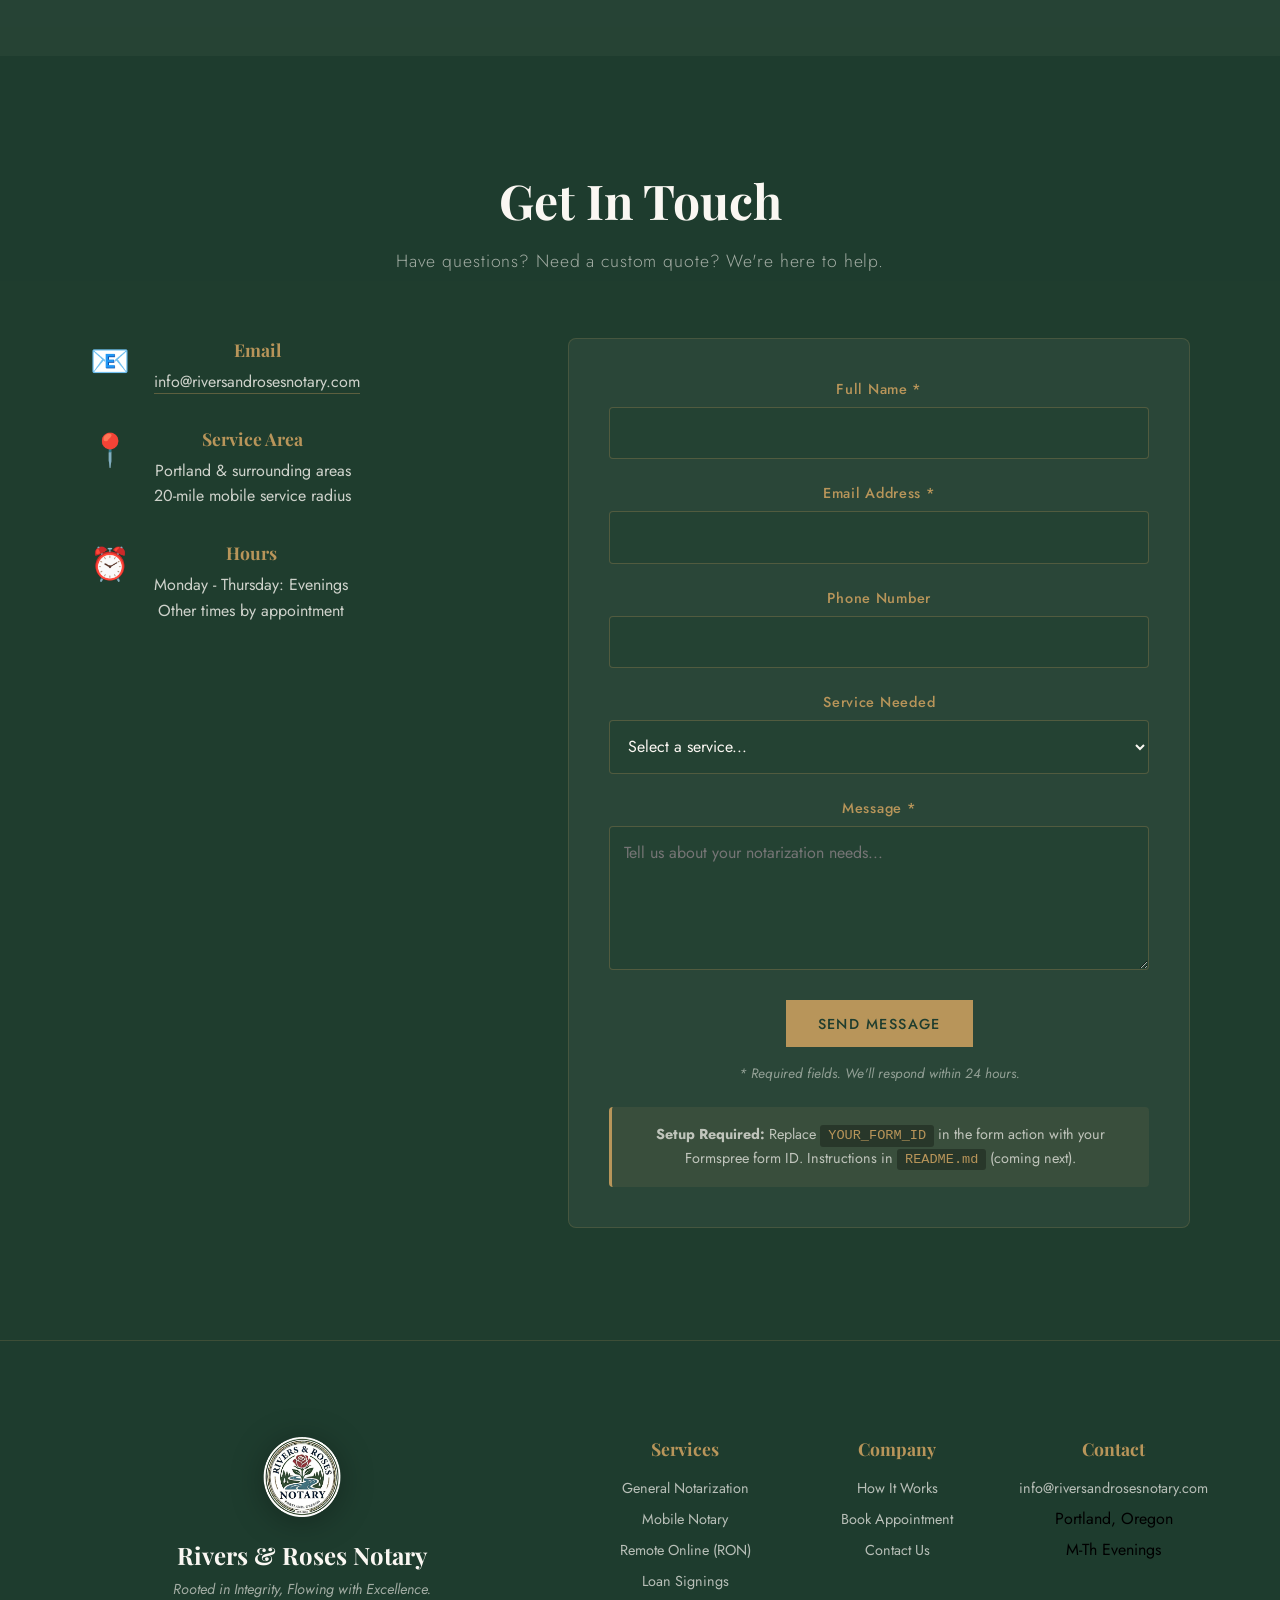
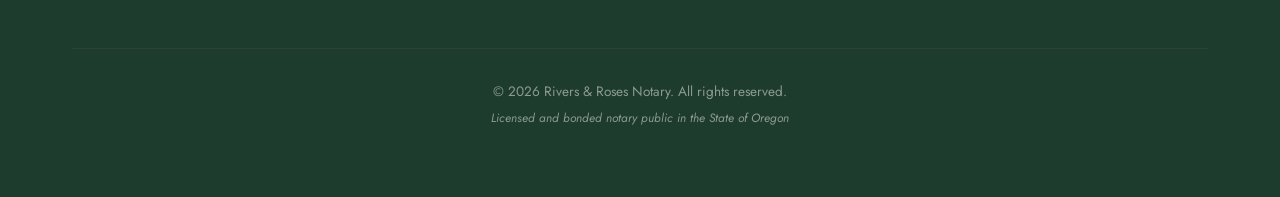
==== commit 69806162: "feat: add service detail modals with selection - Click any service card to open detailed modal - Mod" ====
--- a/home.html
+++ b/home.html
@@ -97,7 +97,7 @@
     <div class="services-grid">
 
       <!-- Service Card 1 -->
-      <div class="service-card">
+      <div class="service-card" data-service="general" onclick="openServiceModal('general')">
         <div class="service-icon">📝</div>
         <h3 class="service-title">General Notarization</h3>
         <p class="service-description">Acknowledgments, jurats, oaths, and affirmations for personal and business documents.</p>
@@ -108,10 +108,11 @@
           <li>Oaths & Affirmations</li>
           <li>Copy Certifications</li>
         </ul>
+        <button class="service-btn">Learn More</button>
       </div>
 
       <!-- Service Card 2 -->
-      <div class="service-card featured">
+      <div class="service-card featured" data-service="mobile" onclick="openServiceModal('mobile')">
         <div class="service-badge">Most Popular</div>
         <div class="service-icon">🚗</div>
         <h3 class="service-title">Mobile Notary</h3>
@@ -123,10 +124,11 @@
           <li>Hospital & care facilities</li>
           <li>20-mile service radius</li>
         </ul>
+        <button class="service-btn">Learn More</button>
       </div>
 
       <!-- Service Card 3 -->
-      <div class="service-card">
+      <div class="service-card" data-service="ron" onclick="openServiceModal('ron')">
         <div class="service-icon">💻</div>
         <h3 class="service-title">Remote Online Notarization</h3>
         <p class="service-description">Secure video notarization from anywhere in Oregon. Fast, convenient, legally valid.</p>
@@ -137,10 +139,11 @@
           <li>Electronic documents</li>
           <li>Fast turnaround</li>
         </ul>
+        <button class="service-btn">Learn More</button>
       </div>
 
       <!-- Service Card 4 -->
-      <div class="service-card">
+      <div class="service-card" data-service="real-estate" onclick="openServiceModal('real-estate')">
         <div class="service-icon">🏠</div>
         <h3 class="service-title">Real Estate Documents</h3>
         <p class="service-description">Deeds, mortgages, refinances, and other property-related notarizations.</p>
@@ -151,10 +154,11 @@
           <li>Property transfers</li>
           <li>Refinance paperwork</li>
         </ul>
+        <button class="service-btn">Learn More</button>
       </div>
 
       <!-- Service Card 5 -->
-      <div class="service-card">
+      <div class="service-card" data-service="loan" onclick="openServiceModal('loan')">
         <div class="service-icon">📋</div>
         <h3 class="service-title">Loan Signings</h3>
         <p class="service-description">Complete loan signing packages for mortgages, refinances, and HELOCs.</p>
@@ -165,10 +169,11 @@
           <li>HELOC documents</li>
           <li>Seller packages</li>
         </ul>
+        <button class="service-btn">Learn More</button>
       </div>
 
       <!-- Service Card 6 -->
-      <div class="service-card">
+      <div class="service-card" data-service="legal" onclick="openServiceModal('legal')">
         <div class="service-icon">⚖️</div>
         <h3 class="service-title">Legal Documents</h3>
         <p class="service-description">Power of attorney, wills, affidavits, and other legal paperwork.</p>
@@ -179,6 +184,7 @@
           <li>Declarations</li>
           <li>Consent forms</li>
         </ul>
+        <button class="service-btn">Learn More</button>
       </div>
 
     </div>
@@ -422,6 +428,50 @@
   ↑
 </button>
 
+<!-- Service Modal -->
+<div id="serviceModal" class="modal">
+  <div class="modal-overlay" onclick="closeServiceModal()"></div>
+  <div class="modal-content">
+    <button class="modal-close" onclick="closeServiceModal()" aria-label="Close modal">&times;</button>
+
+    <div class="modal-header">
+      <span class="modal-icon" id="modalIcon"></span>
+      <h2 class="modal-title" id="modalTitle"></h2>
+      <div class="modal-price" id="modalPrice"></div>
+    </div>
+
+    <div class="modal-body">
+      <p class="modal-description" id="modalDescription"></p>
+
+      <div class="modal-section">
+        <h3>What's Included:</h3>
+        <ul id="modalIncluded"></ul>
+      </div>
+
+      <div class="modal-section">
+        <h3>What You'll Need:</h3>
+        <ul id="modalNeeds"></ul>
+      </div>
+
+      <div class="modal-section">
+        <h3>Common Uses:</h3>
+        <p id="modalUses"></p>
+      </div>
+
+      <div class="modal-section" id="modalTimeSection">
+        <h3>Estimated Time:</h3>
+        <p id="modalTime"></p>
+      </div>
+    </div>
+
+    <div class="modal-footer">
+      <button class="btn btn-primary" onclick="selectService()">Select This Service</button>
+      <button class="btn btn-secondary" onclick="closeServiceModal()">Cancel</button>
+    </div>
+  </div>
+</div>
+
 <script src="assets/js/main.js"></script>
+<script src="assets/js/service-modals.js"></script>
 </body>
 </html>
--- a/assets/css/home.css
+++ b/assets/css/home.css
@@ -1,6 +1,25 @@
 /* ========================================
    Rivers & Roses Notary - Home Page Styles
    ======================================== */
+
+/* Override base body styles for multi-section layout */
+body {
+  display: block !important;
+  align-items: initial !important;
+  justify-content: initial !important;
+  overflow-x: hidden !important;
+  overflow-y: auto !important;
+}
+
+/* Ensure all containers don't cause horizontal overflow */
+* {
+  max-width: 100%;
+}
+
+.container {
+  max-width: 1200px;
+  margin: 0 auto;
+}
 
 /* Navigation */
 .nav {
@@ -108,7 +127,13 @@
 
 /* Hero Section Adjustments */
 .hero {
+  display: block;
+  width: 100%;
+  min-height: 100vh;
   padding-top: 80px;
+  display: flex;
+  align-items: center;
+  justify-content: center;
 }
 
 .hero-tagline {
@@ -194,7 +219,10 @@
 
 /* Section Styles */
 section {
+  display: block;
+  width: 100%;
   padding: 5rem 2rem;
+  position: relative;
 }
 
 section:nth-child(even) {
@@ -908,3 +936,269 @@
     height: 45px;
   }
 }
+
+/* ========================================
+   Service Card Button
+   ======================================== */
+.service-btn {
+  display: block;
+  width: 100%;
+  margin-top: 1.5rem;
+  padding: 0.75rem 1.5rem;
+  background: transparent;
+  border: 2px solid #b8955a;
+  color: #b8955a;
+  font-family: 'Jost', sans-serif;
+  font-size: 0.9rem;
+  font-weight: 500;
+  letter-spacing: 0.05em;
+  text-transform: uppercase;
+  cursor: pointer;
+  transition: all 0.3s ease;
+  border-radius: 4px;
+}
+
+.service-btn:hover {
+  background: #b8955a;
+  color: #1f3d2e;
+  transform: translateY(-2px);
+}
+
+.service-card {
+  cursor: pointer;
+  transition: all 0.3s ease;
+}
+
+/* ========================================
+   Service Modal
+   ======================================== */
+.modal {
+  display: none;
+  position: fixed;
+  top: 0;
+  left: 0;
+  right: 0;
+  bottom: 0;
+  z-index: 10000;
+  opacity: 0;
+  transition: opacity 0.3s ease;
+}
+
+.modal.active {
+  display: flex;
+  align-items: center;
+  justify-content: center;
+  opacity: 1;
+}
+
+.modal-overlay {
+  position: absolute;
+  top: 0;
+  left: 0;
+  right: 0;
+  bottom: 0;
+  background: rgba(0, 0, 0, 0.85);
+  backdrop-filter: blur(10px);
+}
+
+.modal-content {
+  position: relative;
+  background: #1f3d2e;
+  border: 2px solid #b8955a;
+  border-radius: 12px;
+  max-width: 600px;
+  width: 90%;
+  max-height: 90vh;
+  overflow-y: auto;
+  padding: 2.5rem;
+  margin: 2rem;
+  box-shadow: 0 20px 60px rgba(0,0,0,0.5);
+  animation: modalSlideIn 0.3s ease;
+  z-index: 10001;
+}
+
+@keyframes modalSlideIn {
+  from {
+    opacity: 0;
+    transform: translateY(-50px);
+  }
+  to {
+    opacity: 1;
+    transform: translateY(0);
+  }
+}
+
+.modal-close {
+  position: absolute;
+  top: 1rem;
+  right: 1rem;
+  background: none;
+  border: none;
+  color: rgba(250, 247, 242, 0.6);
+  font-size: 2.5rem;
+  line-height: 1;
+  cursor: pointer;
+  transition: all 0.2s ease;
+  padding: 0;
+  width: 40px;
+  height: 40px;
+  display: flex;
+  align-items: center;
+  justify-content: center;
+}
+
+.modal-close:hover {
+  color: #a8324a;
+  transform: rotate(90deg);
+}
+
+.modal-header {
+  text-align: center;
+  margin-bottom: 2rem;
+  padding-bottom: 1.5rem;
+  border-bottom: 1px solid rgba(184, 149, 90, 0.3);
+}
+
+.modal-icon {
+  font-size: 3.5rem;
+  display: block;
+  margin-bottom: 1rem;
+}
+
+.modal-title {
+  font-family: 'Playfair Display', serif;
+  font-size: 2rem;
+  font-weight: 700;
+  color: #faf7f2;
+  margin-bottom: 1rem;
+}
+
+.modal-price {
+  font-size: 1.75rem;
+  font-weight: 600;
+  color: #b8955a;
+}
+
+.modal-price span {
+  font-size: 0.85rem;
+  color: rgba(250, 247, 242, 0.5);
+  font-weight: 400;
+  display: block;
+  margin-top: 0.25rem;
+}
+
+.modal-body {
+  margin-bottom: 2rem;
+}
+
+.modal-description {
+  color: rgba(250, 247, 242, 0.8);
+  font-size: 1.05rem;
+  line-height: 1.7;
+  margin-bottom: 2rem;
+}
+
+.modal-section {
+  margin-bottom: 1.5rem;
+}
+
+.modal-section h3 {
+  font-family: 'Playfair Display', serif;
+  font-size: 1.25rem;
+  color: #b8955a;
+  margin-bottom: 0.75rem;
+}
+
+.modal-section ul {
+  list-style: none;
+  padding: 0;
+}
+
+.modal-section li {
+  padding: 0.5rem 0;
+  color: rgba(250, 247, 242, 0.8);
+  position: relative;
+  padding-left: 1.5rem;
+}
+
+.modal-section li::before {
+  content: '✓';
+  position: absolute;
+  left: 0;
+  color: #b8955a;
+  font-weight: bold;
+}
+
+.modal-section p {
+  color: rgba(250, 247, 242, 0.8);
+  line-height: 1.6;
+}
+
+.modal-footer {
+  display: flex;
+  gap: 1rem;
+  padding-top: 1.5rem;
+  border-top: 1px solid rgba(184, 149, 90, 0.3);
+}
+
+.modal-footer .btn {
+  flex: 1;
+}
+
+/* Mobile Modal Adjustments */
+@media (max-width: 768px) {
+  .modal-content {
+    padding: 2rem 1.5rem;
+    max-height: 95vh;
+  }
+
+  .modal-title {
+    font-size: 1.5rem;
+  }
+
+  .modal-icon {
+    font-size: 2.5rem;
+  }
+
+  .modal-footer {
+    flex-direction: column;
+  }
+
+  .modal-footer .btn {
+    width: 100%;
+  }
+}
+
+/* Service Selected Message Animation */
+@keyframes slideDown {
+  from {
+    opacity: 0;
+    transform: translateX(-50%) translateY(-30px);
+  }
+  to {
+    opacity: 1;
+    transform: translateX(-50%) translateY(0);
+  }
+}
+
+@keyframes slideUp {
+  from {
+    opacity: 1;
+    transform: translateX(-50%) translateY(0);
+  }
+  to {
+    opacity: 0;
+    transform: translateX(-50%) translateY(-30px);
+  }
+}
+
+.message-icon {
+  display: inline-flex;
+  align-items: center;
+  justify-content: center;
+  width: 24px;
+  height: 24px;
+  background: rgba(255, 255, 255, 0.2);
+  border-radius: 50%;
+  font-weight: bold;
+}
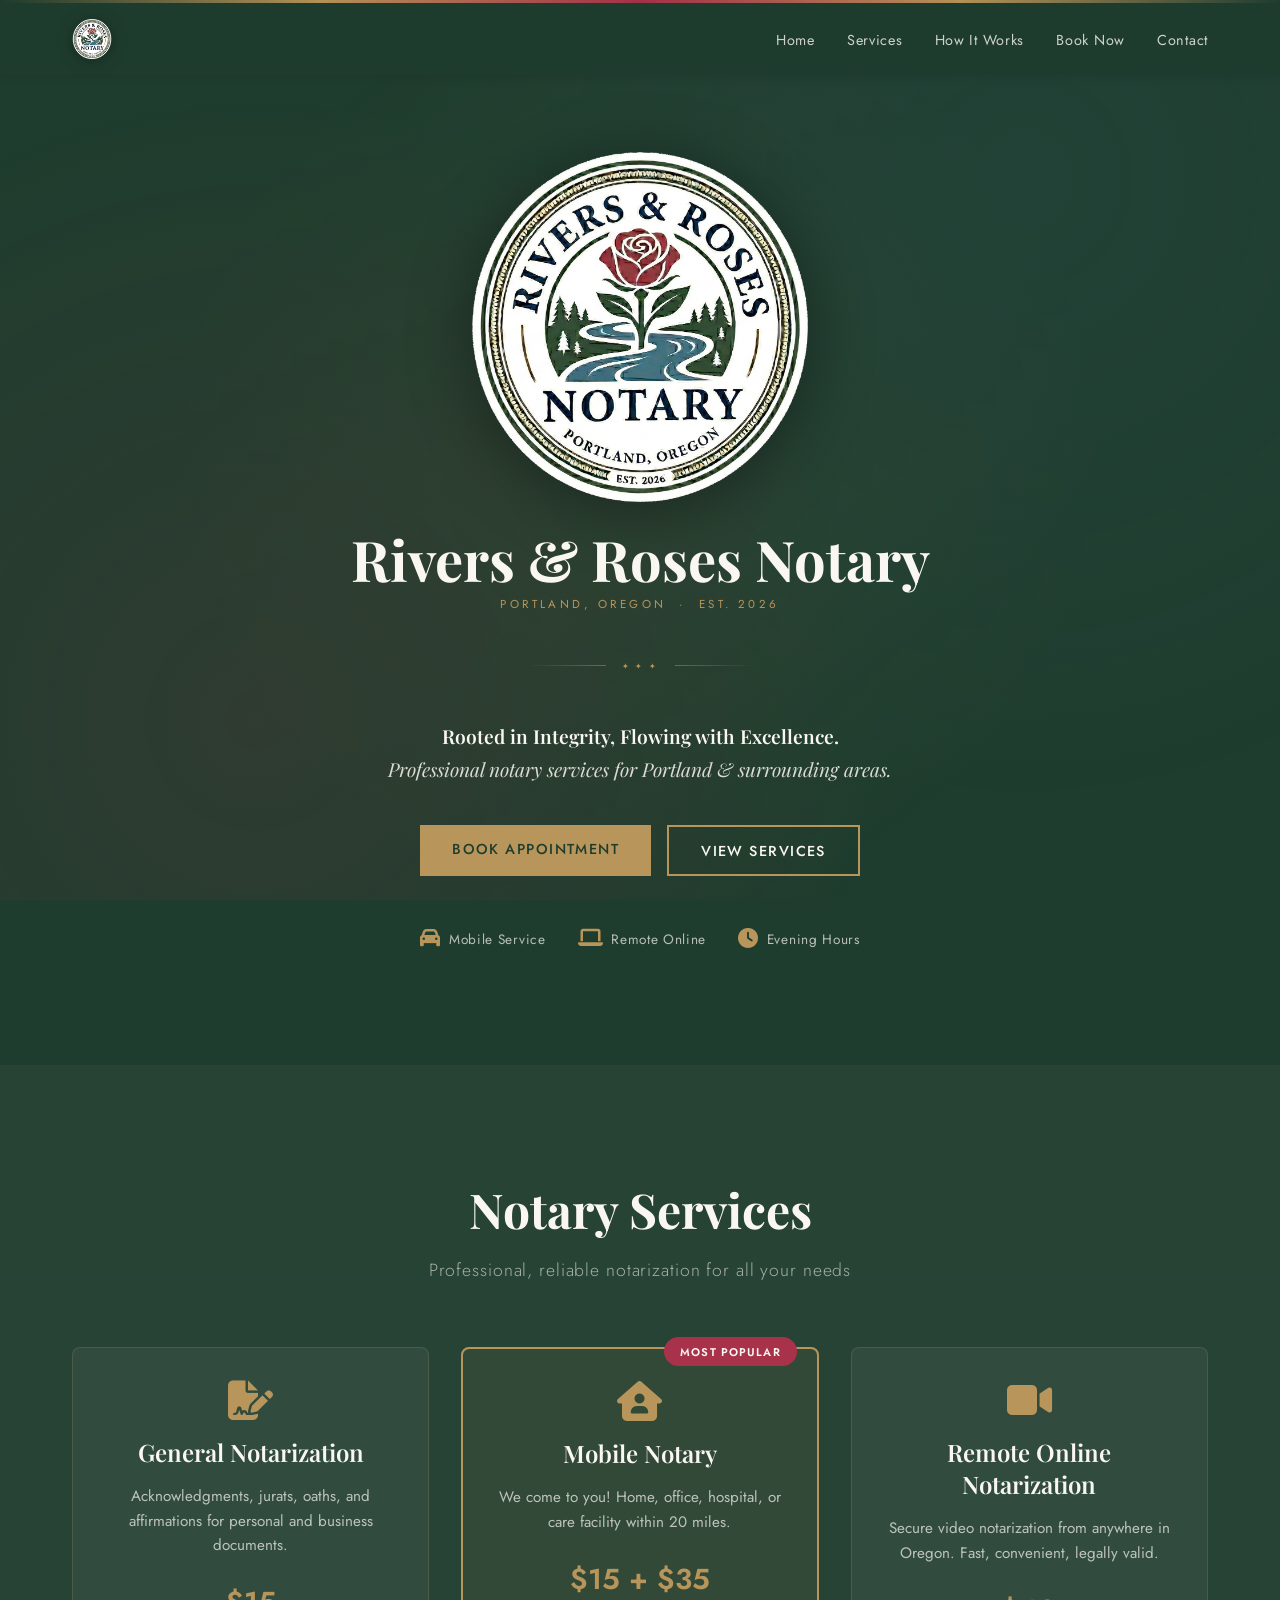
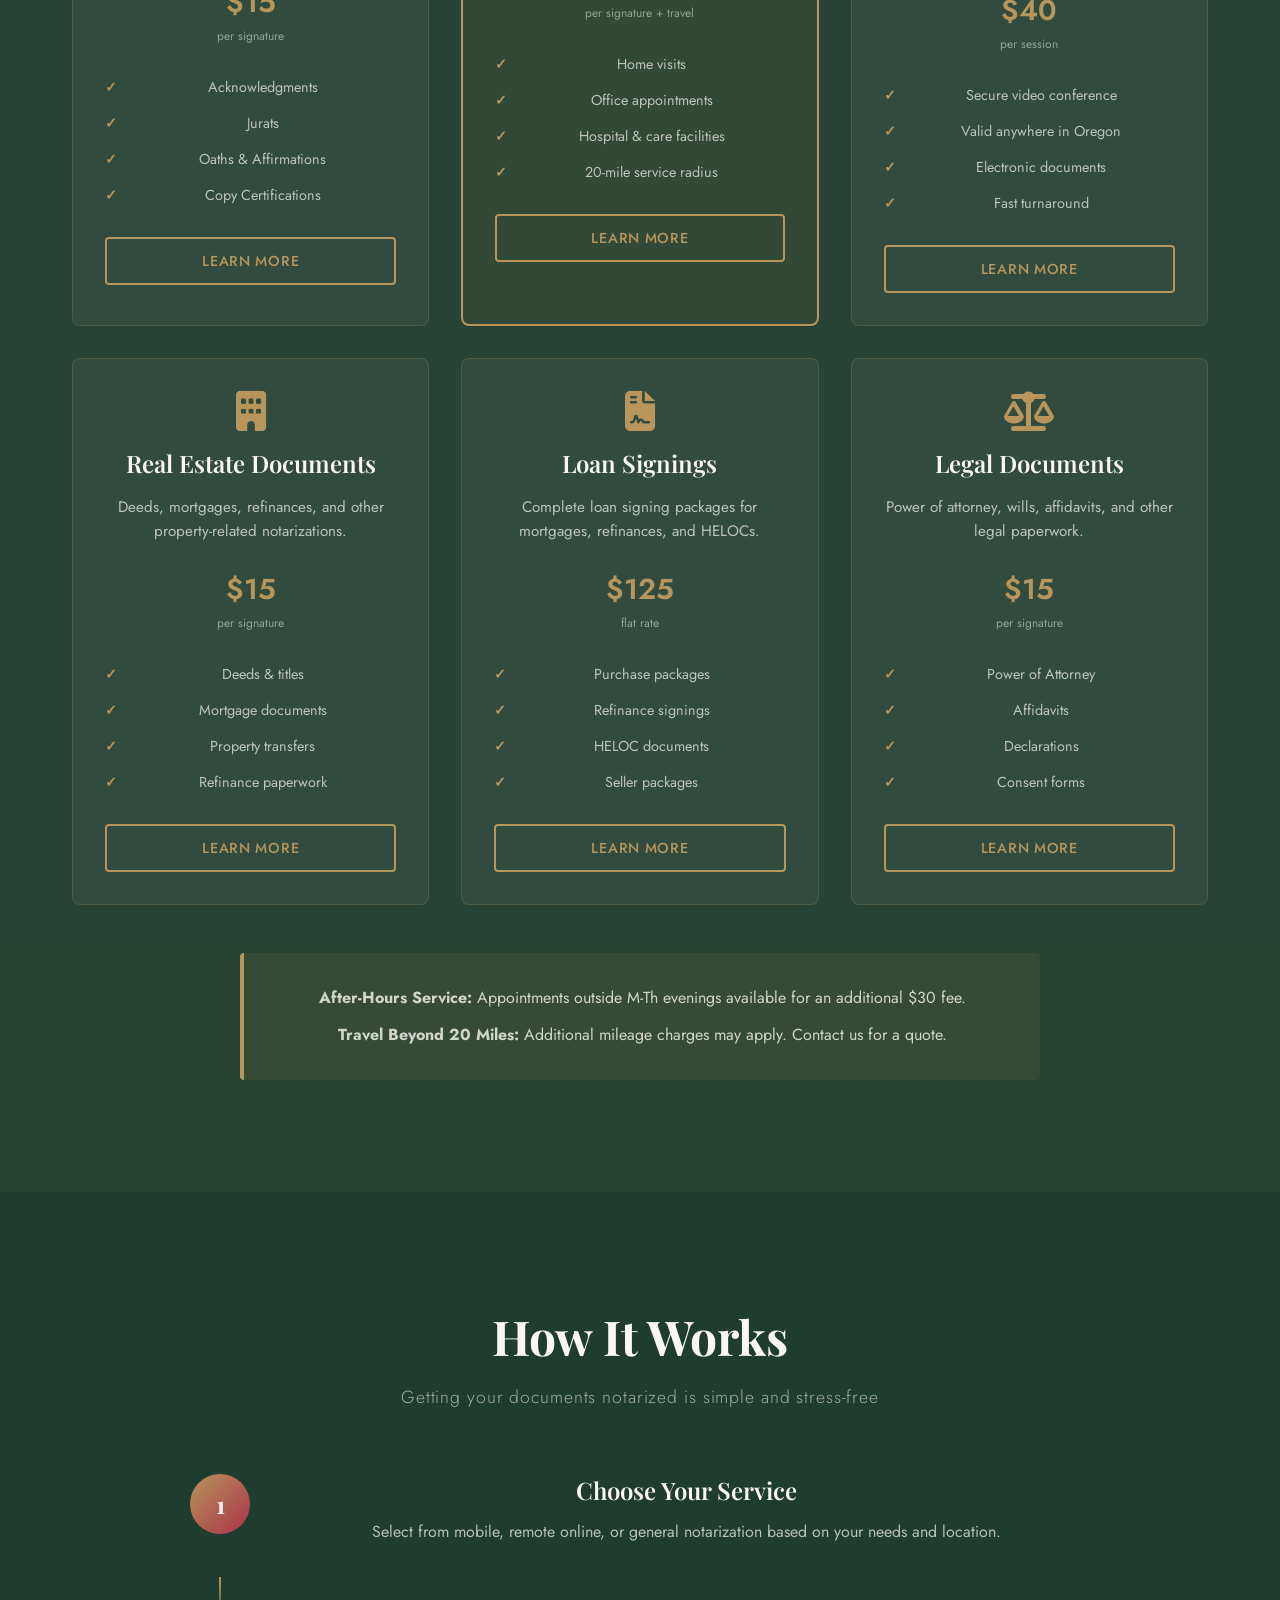
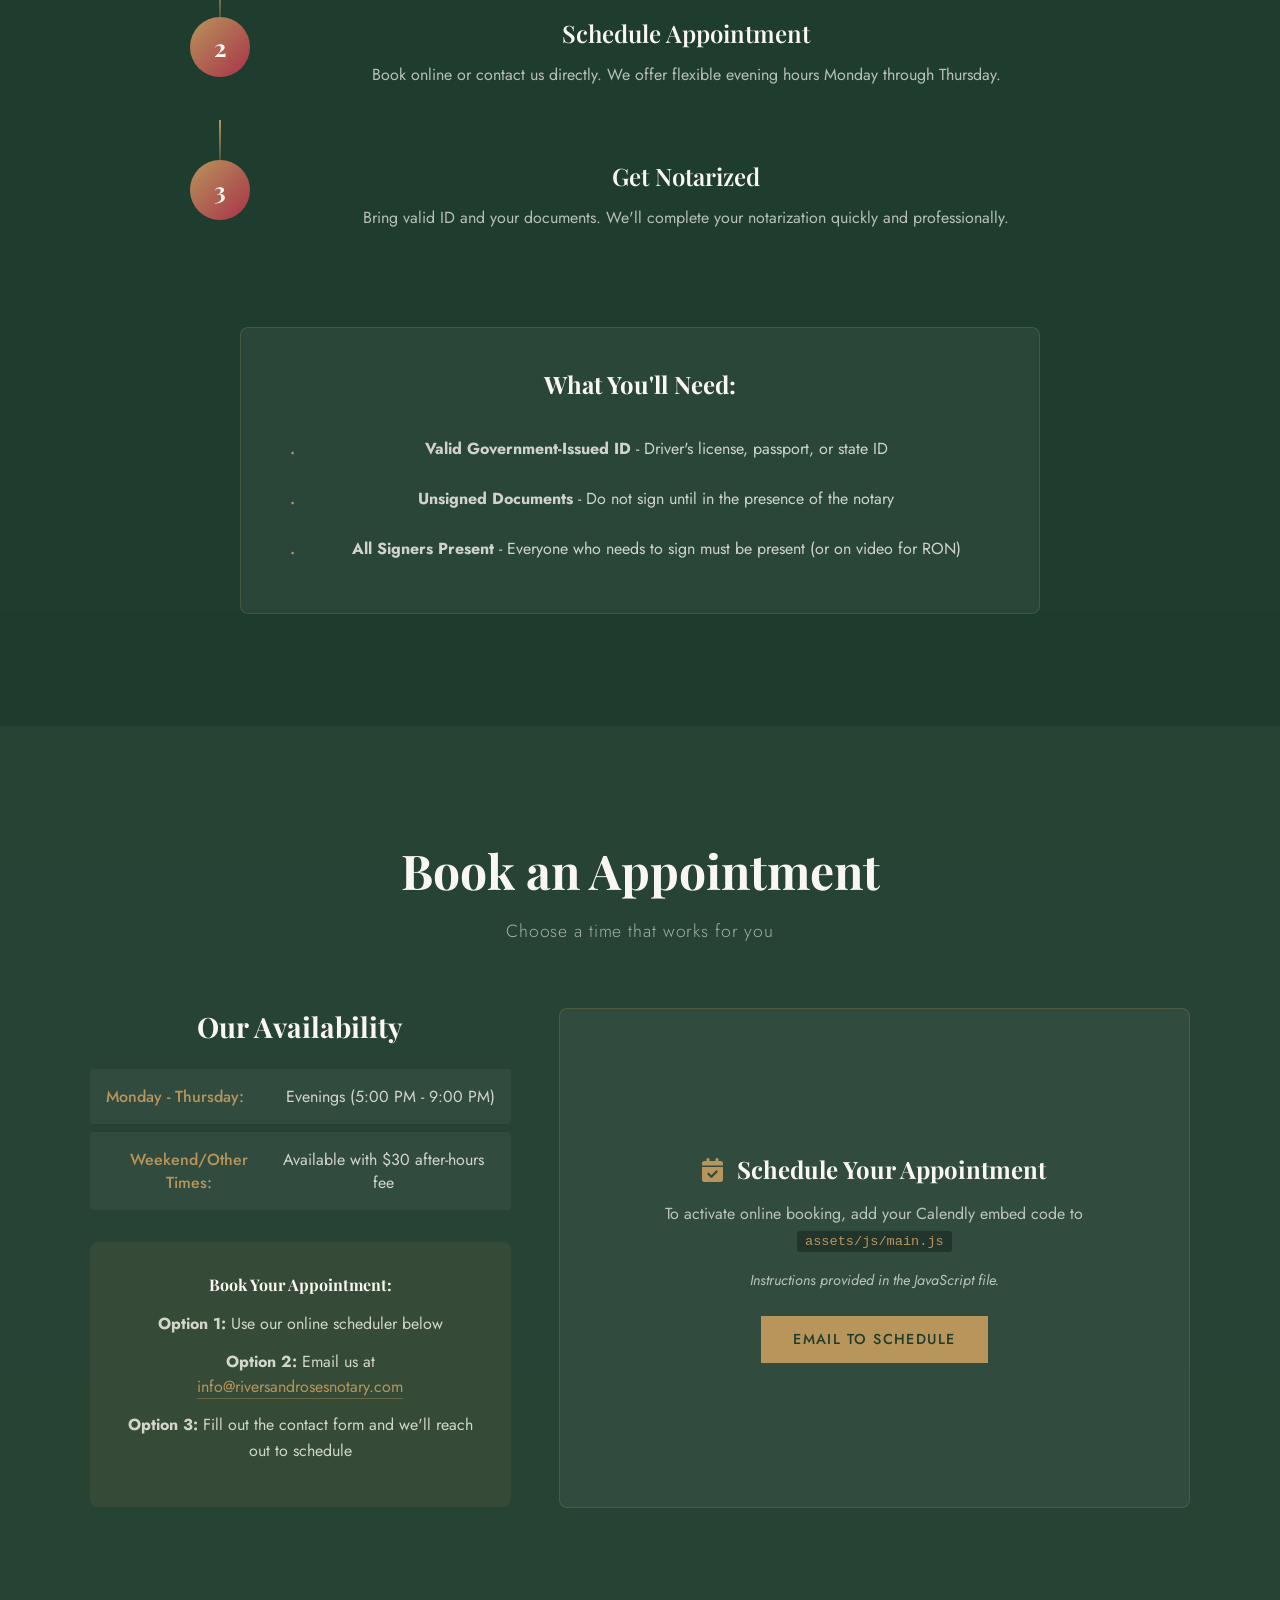
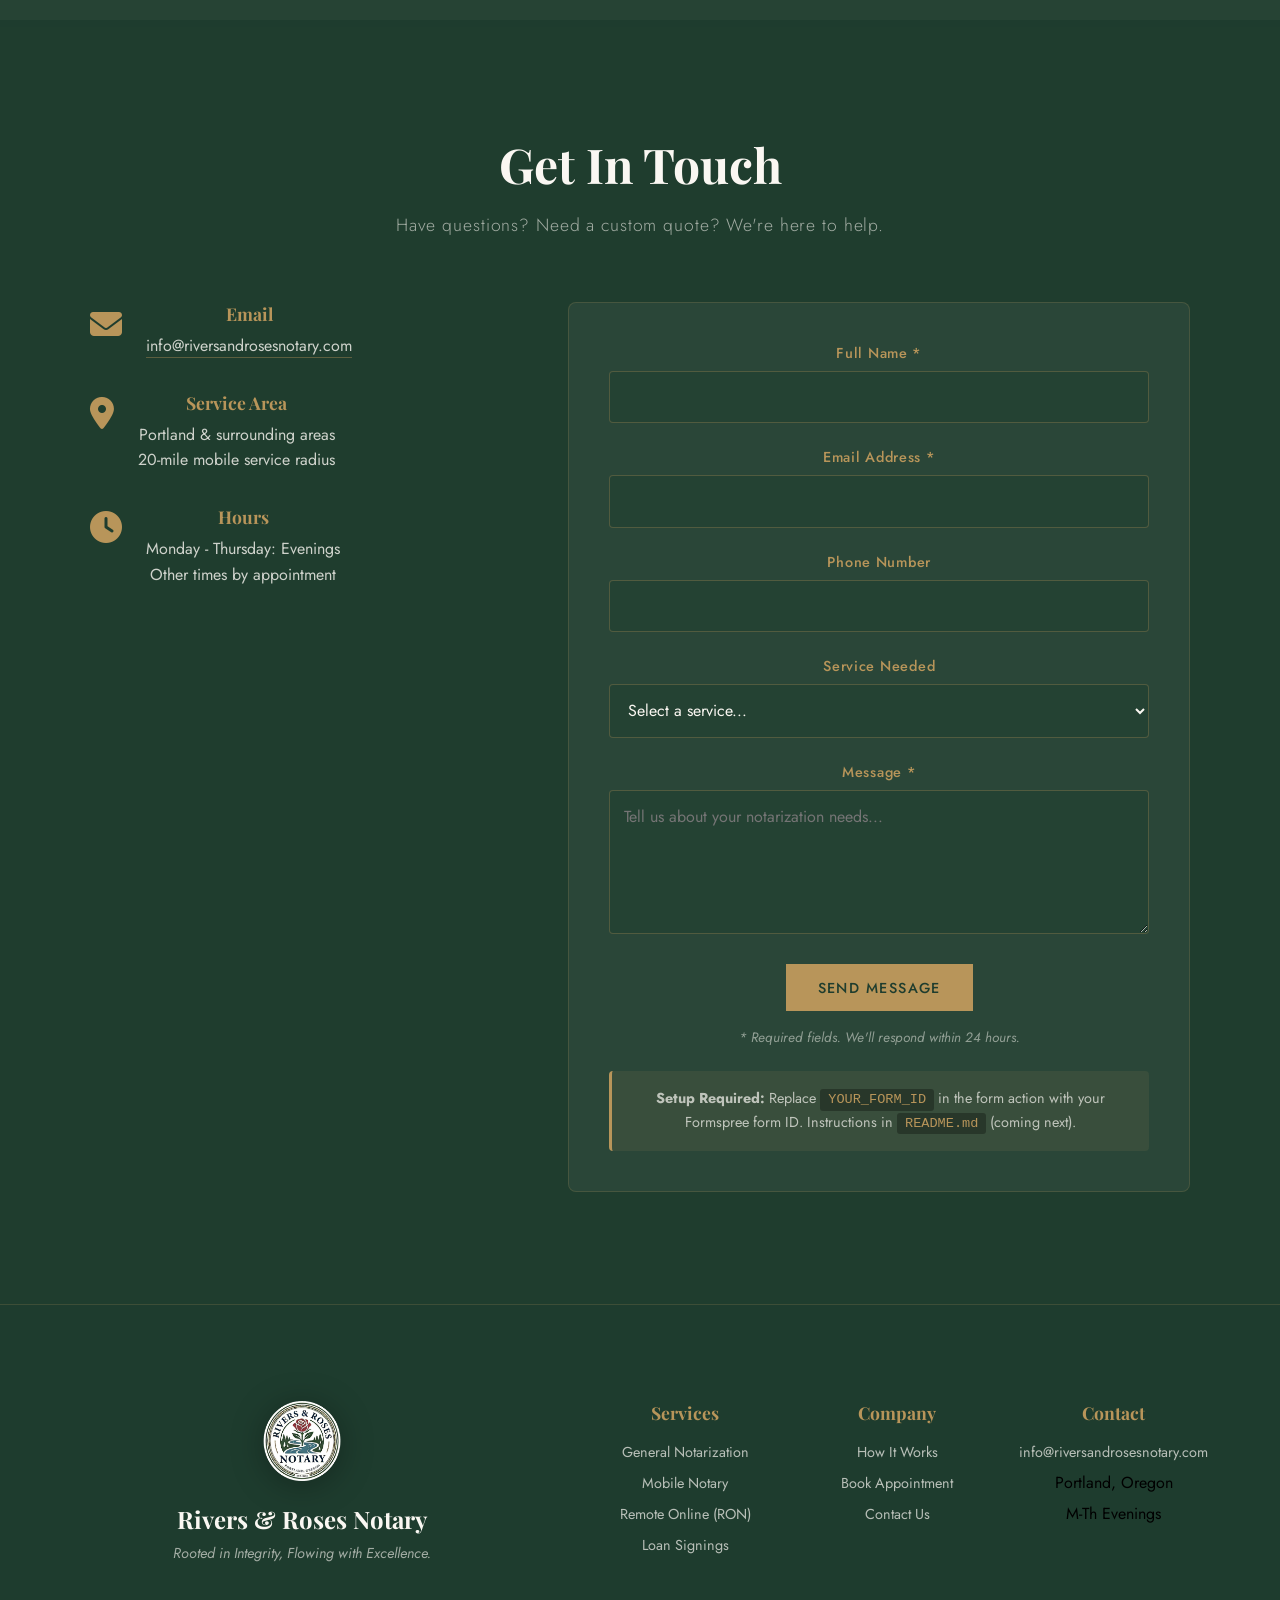
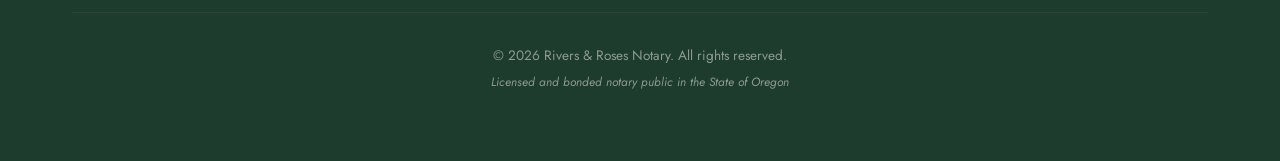
==== commit f5903f90: "refactor: replace emojis with professional Font Awesome icons - Added Font Awesome 6.4.0 CDN - Repla" ====
--- a/home.html
+++ b/home.html
@@ -14,6 +14,7 @@
 <link rel="apple-touch-icon" sizes="180x180" href="assets/images/apple-touch-icon.png">
 <link rel="icon" type="image/png" sizes="192x192" href="assets/images/favicon-192x192.png">
 <link href="https://fonts.googleapis.com/css2?family=Playfair+Display:ital,wght@0,400;0,600;0,700;1,400&family=Jost:wght@300;400;500;600&display=swap" rel="stylesheet"/>
+<link rel="stylesheet" href="https://cdnjs.cloudflare.com/ajax/libs/font-awesome/6.4.0/css/all.min.css" integrity="sha512-iecdLmaskl7CVkqkXNQ/ZH/XLlvWZOJyj7Yy7tcenmpD1ypASozpmT/E0iPtmFIB46ZmdtAc9eNBvH0H/ZpiBw==" crossorigin="anonymous" referrerpolicy="no-referrer" />
 <link rel="stylesheet" href="assets/css/styles.css"/>
 <link rel="stylesheet" href="assets/css/home.css"/>
 </head>
@@ -71,15 +72,15 @@
 
     <div class="hero-features">
       <div class="feature-item">
-        <span class="feature-icon">📱</span>
+        <span class="feature-icon"><i class="fa-solid fa-car"></i></span>
         <span>Mobile Service</span>
       </div>
       <div class="feature-item">
-        <span class="feature-icon">💻</span>
+        <span class="feature-icon"><i class="fa-solid fa-laptop"></i></span>
         <span>Remote Online</span>
       </div>
       <div class="feature-item">
-        <span class="feature-icon">🌙</span>
+        <span class="feature-icon"><i class="fa-solid fa-clock"></i></span>
         <span>Evening Hours</span>
       </div>
     </div>
@@ -98,7 +99,7 @@
 
       <!-- Service Card 1 -->
       <div class="service-card" data-service="general" onclick="openServiceModal('general')">
-        <div class="service-icon">📝</div>
+        <div class="service-icon"><i class="fa-solid fa-file-signature"></i></div>
         <h3 class="service-title">General Notarization</h3>
         <p class="service-description">Acknowledgments, jurats, oaths, and affirmations for personal and business documents.</p>
         <div class="service-price">$15 <span>per signature</span></div>
@@ -114,7 +115,7 @@
       <!-- Service Card 2 -->
       <div class="service-card featured" data-service="mobile" onclick="openServiceModal('mobile')">
         <div class="service-badge">Most Popular</div>
-        <div class="service-icon">🚗</div>
+        <div class="service-icon"><i class="fa-solid fa-house-user"></i></div>
         <h3 class="service-title">Mobile Notary</h3>
         <p class="service-description">We come to you! Home, office, hospital, or care facility within 20 miles.</p>
         <div class="service-price">$15 + $35 <span>per signature + travel</span></div>
@@ -129,7 +130,7 @@
 
       <!-- Service Card 3 -->
       <div class="service-card" data-service="ron" onclick="openServiceModal('ron')">
-        <div class="service-icon">💻</div>
+        <div class="service-icon"><i class="fa-solid fa-video"></i></div>
         <h3 class="service-title">Remote Online Notarization</h3>
         <p class="service-description">Secure video notarization from anywhere in Oregon. Fast, convenient, legally valid.</p>
         <div class="service-price">$40 <span>per session</span></div>
@@ -144,7 +145,7 @@
 
       <!-- Service Card 4 -->
       <div class="service-card" data-service="real-estate" onclick="openServiceModal('real-estate')">
-        <div class="service-icon">🏠</div>
+        <div class="service-icon"><i class="fa-solid fa-building"></i></div>
         <h3 class="service-title">Real Estate Documents</h3>
         <p class="service-description">Deeds, mortgages, refinances, and other property-related notarizations.</p>
         <div class="service-price">$15 <span>per signature</span></div>
@@ -159,7 +160,7 @@
 
       <!-- Service Card 5 -->
       <div class="service-card" data-service="loan" onclick="openServiceModal('loan')">
-        <div class="service-icon">📋</div>
+        <div class="service-icon"><i class="fa-solid fa-file-contract"></i></div>
         <h3 class="service-title">Loan Signings</h3>
         <p class="service-description">Complete loan signing packages for mortgages, refinances, and HELOCs.</p>
         <div class="service-price">$125 <span>flat rate</span></div>
@@ -174,7 +175,7 @@
 
       <!-- Service Card 6 -->
       <div class="service-card" data-service="legal" onclick="openServiceModal('legal')">
-        <div class="service-icon">⚖️</div>
+        <div class="service-icon"><i class="fa-solid fa-scale-balanced"></i></div>
         <h3 class="service-title">Legal Documents</h3>
         <p class="service-description">Power of attorney, wills, affidavits, and other legal paperwork.</p>
         <div class="service-price">$15 <span>per signature</span></div>
@@ -277,7 +278,7 @@
         <!-- Calendly Integration Placeholder -->
         <div class="calendly-placeholder">
           <div class="placeholder-content">
-            <h3>📅 Schedule Your Appointment</h3>
+            <h3><i class="fa-solid fa-calendar-check"></i> Schedule Your Appointment</h3>
             <p>To activate online booking, add your Calendly embed code to <code>assets/js/main.js</code></p>
             <p class="placeholder-note">Instructions provided in the JavaScript file.</p>
             <a href="mailto:info@riversandrosesnotary.com" class="btn btn-primary">Email to Schedule</a>
@@ -302,7 +303,7 @@
     <div class="contact-content">
       <div class="contact-info">
         <div class="contact-item">
-          <div class="contact-icon">📧</div>
+          <div class="contact-icon"><i class="fa-solid fa-envelope"></i></div>
           <div class="contact-details">
             <h4>Email</h4>
             <a href="mailto:info@riversandrosesnotary.com">info@riversandrosesnotary.com</a>
@@ -310,7 +311,7 @@
         </div>
 
         <div class="contact-item">
-          <div class="contact-icon">📍</div>
+          <div class="contact-icon"><i class="fa-solid fa-map-marker-alt"></i></div>
           <div class="contact-details">
             <h4>Service Area</h4>
             <p>Portland & surrounding areas<br/>20-mile mobile service radius</p>
@@ -318,7 +319,7 @@
         </div>
 
         <div class="contact-item">
-          <div class="contact-icon">⏰</div>
+          <div class="contact-icon"><i class="fa-solid fa-clock"></i></div>
           <div class="contact-details">
             <h4>Hours</h4>
             <p>Monday - Thursday: Evenings<br/>Other times by appointment</p>
--- a/assets/css/home.css
+++ b/assets/css/home.css
@@ -938,6 +938,41 @@
 }
 
 /* ========================================
+   Professional Icon Styling
+   ======================================== */
+.service-icon i {
+  color: #b8955a;
+  font-size: 2.5rem;
+  display: block;
+}
+
+.service-card:hover .service-icon i {
+  color: #a8324a;
+  transform: scale(1.05);
+  transition: all 0.3s ease;
+}
+
+.feature-icon i {
+  color: #b8955a;
+  font-size: 1.25rem;
+}
+
+.contact-icon i {
+  color: #b8955a;
+  font-size: 2rem;
+}
+
+.modal-icon i {
+  color: #b8955a;
+  font-size: 3.5rem;
+}
+
+.placeholder-content h3 i {
+  color: #b8955a;
+  margin-right: 0.5rem;
+}
+
+/* ========================================
    Service Card Button
    ======================================== */
 .service-btn {
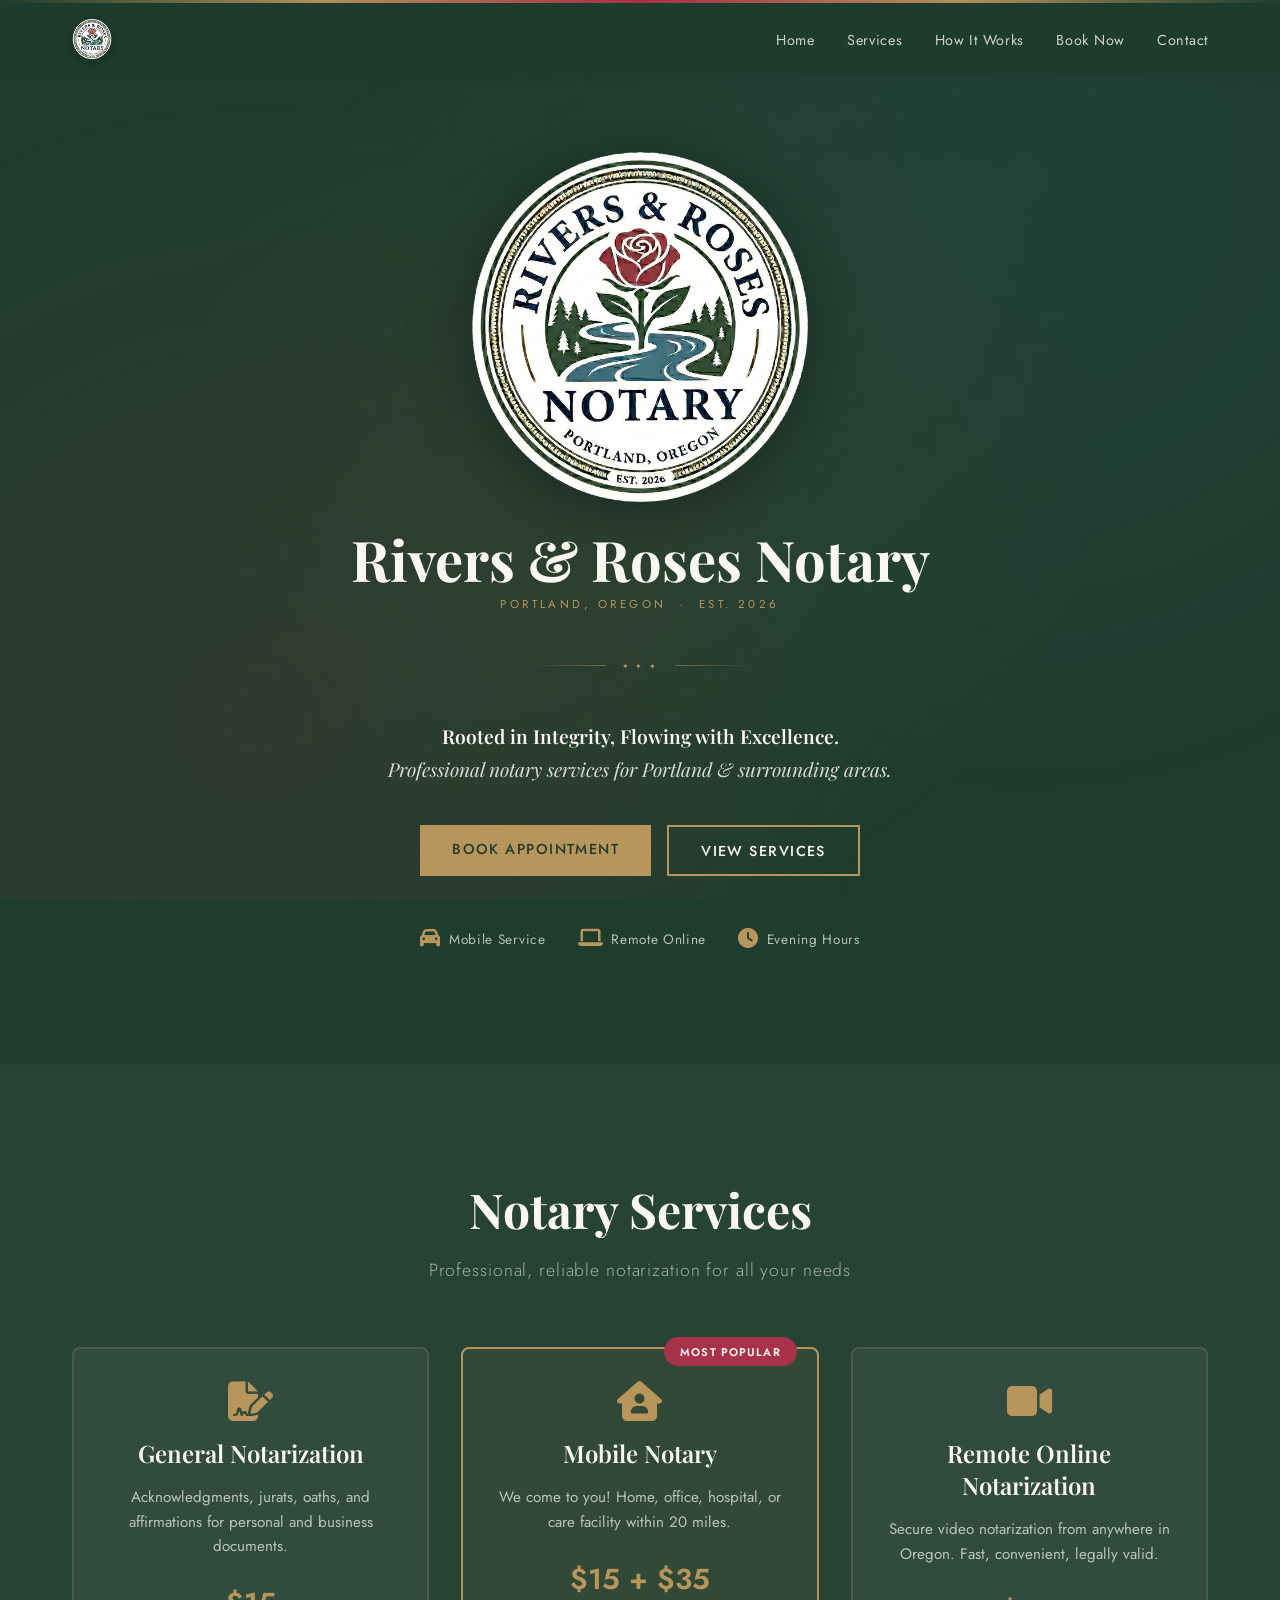
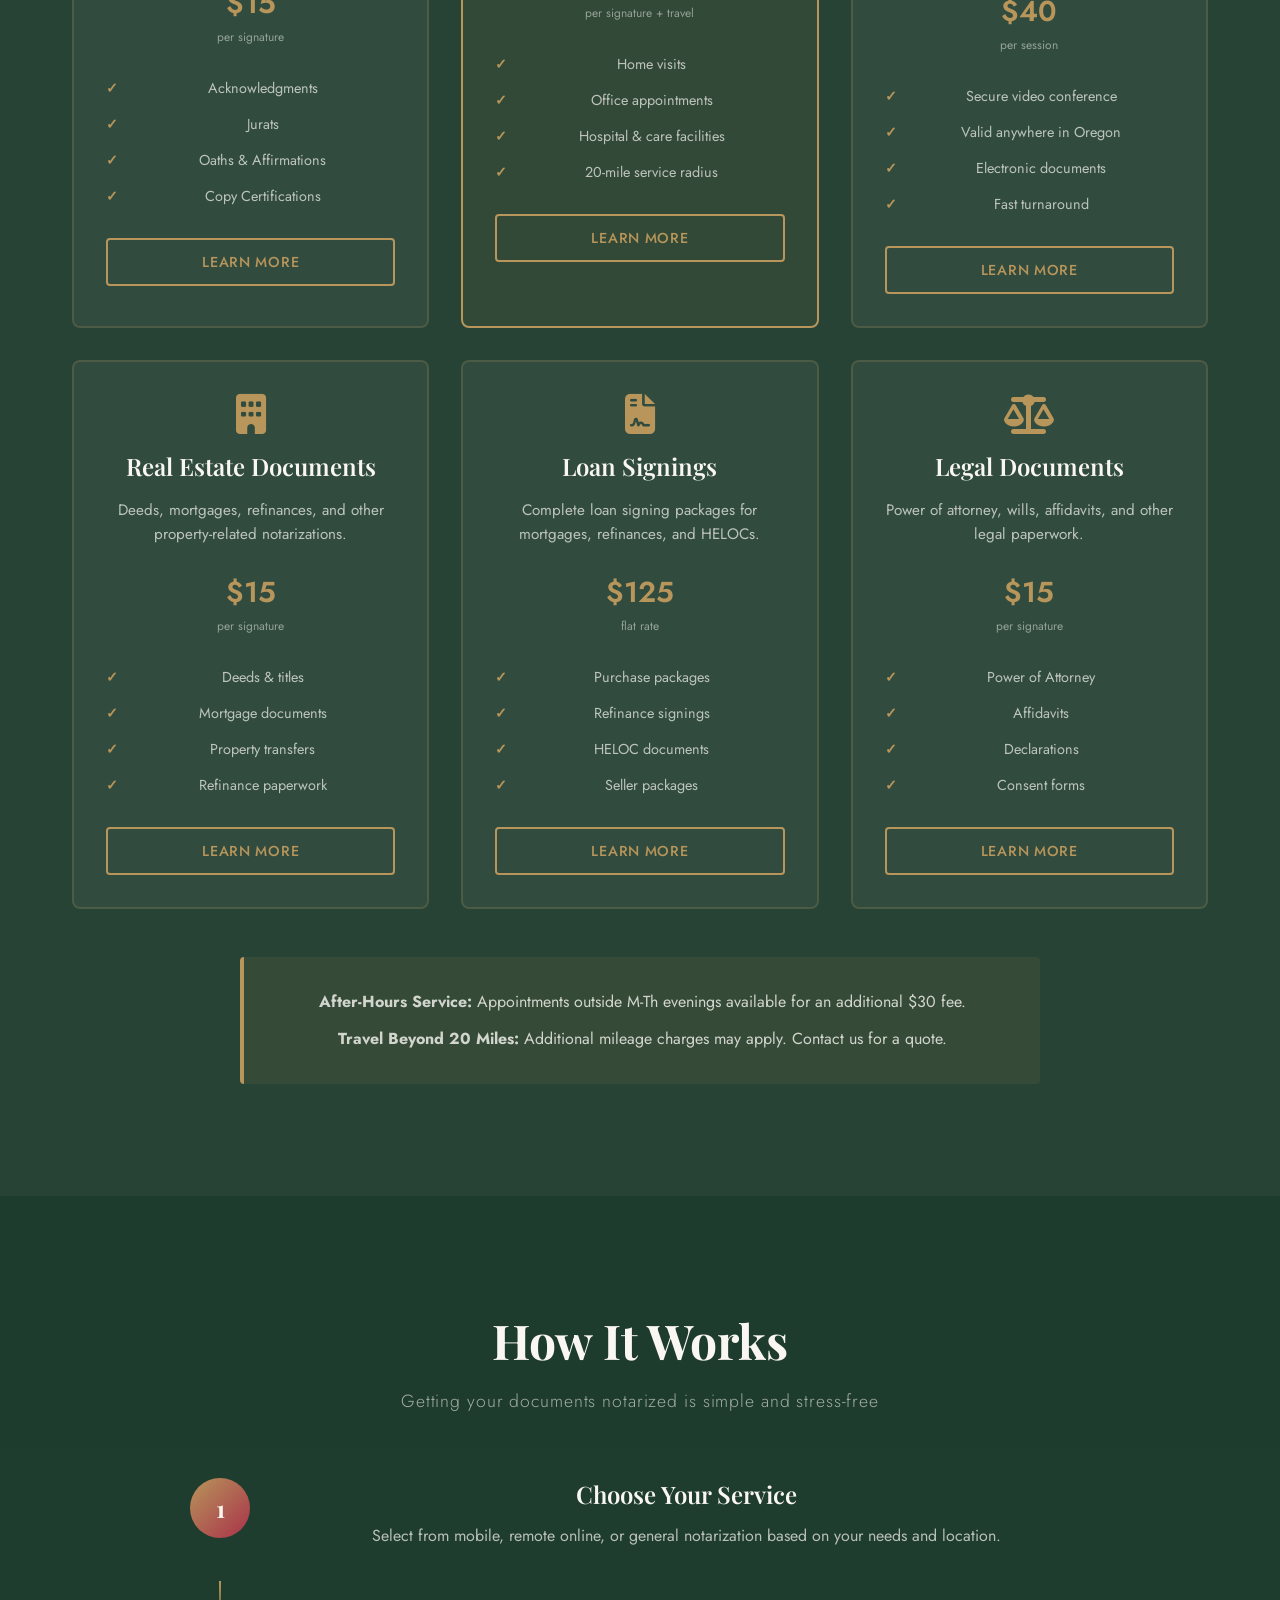
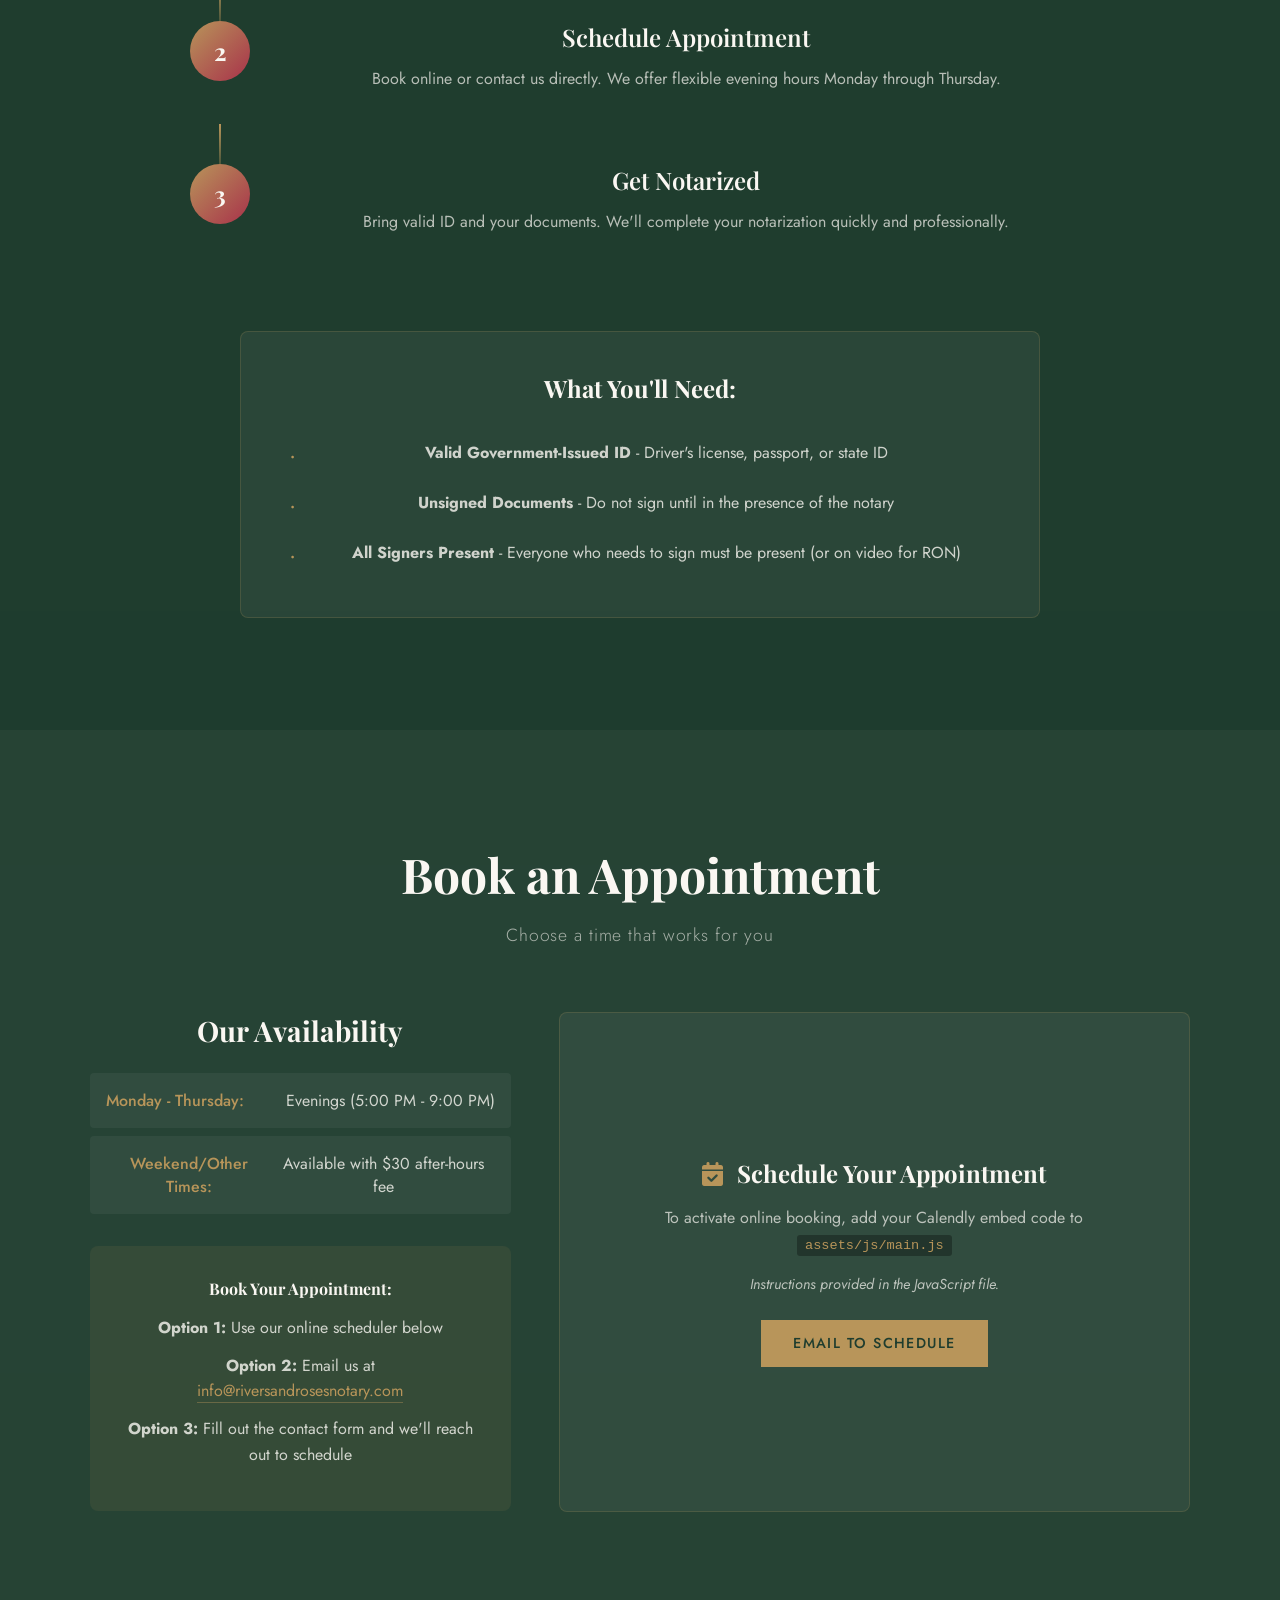
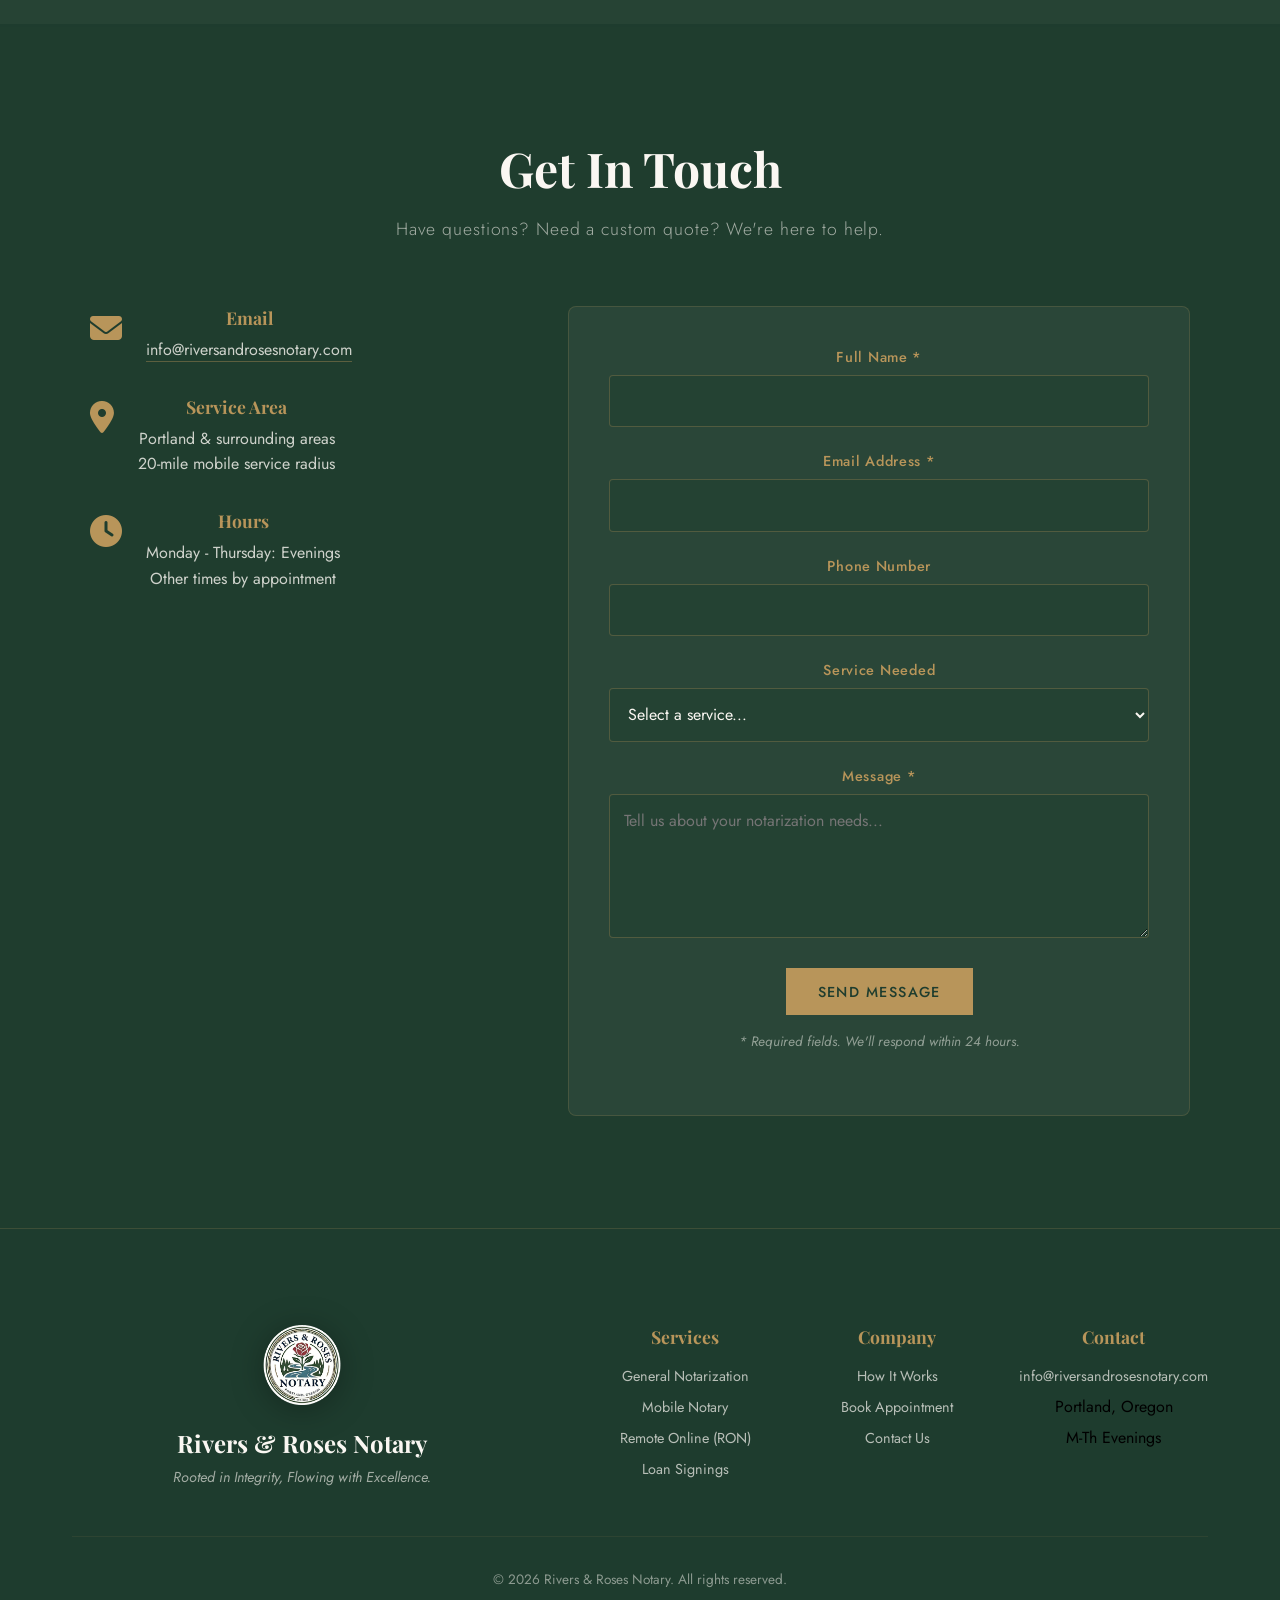
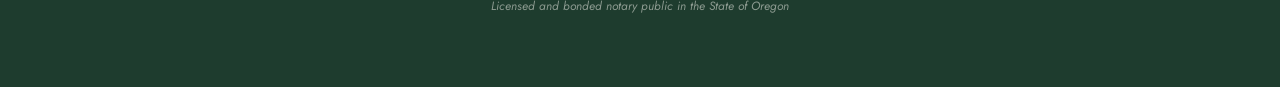
==== commit 52dcabea: "feat: configure Formspree contact form integration - Added Formspree form ID (mnjravdg) to contact f" ====
--- a/home.html
+++ b/home.html
@@ -328,7 +328,7 @@
       </div>
 
       <div class="contact-form-wrapper">
-        <form class="contact-form" id="contactForm" action="https://formspree.io/f/YOUR_FORM_ID" method="POST">
+        <form class="contact-form" id="contactForm" action="https://formspree.io/f/mnjravdg" method="POST">
           <div class="form-group">
             <label for="name">Full Name *</label>
             <input type="text" id="name" name="name" required/>
@@ -367,10 +367,6 @@
 
           <p class="form-note">* Required fields. We'll respond within 24 hours.</p>
         </form>
-
-        <div class="form-setup-note">
-          <p><strong>Setup Required:</strong> Replace <code>YOUR_FORM_ID</code> in the form action with your Formspree form ID. Instructions in <code>README.md</code> (coming next).</p>
-        </div>
       </div>
     </div>
   </div>
--- a/assets/css/home.css
+++ b/assets/css/home.css
@@ -264,7 +264,7 @@
 
 .service-card {
   background: rgba(250, 247, 242, 0.05);
-  border: 1px solid rgba(184, 149, 90, 0.2);
+  border: 2px solid rgba(184, 149, 90, 0.2);
   padding: 2rem;
   border-radius: 8px;
   transition: all 0.3s ease;
@@ -272,9 +272,20 @@
 }
 
 .service-card:hover {
+  border-color: #b8955a;
+  border-width: 2px;
+  box-shadow: 0 0 0 3px rgba(184,149,90,0.2), 0 12px 32px rgba(0,0,0,0.35);
   transform: translateY(-5px);
-  box-shadow: 0 8px 24px rgba(0,0,0,0.2);
+}
+
+.service-card:hover .service-price {
+  color: #e8c882;
+}
+
+.service-card:hover .service-select-btn {
+  background: #b8955a;
   border-color: #b8955a;
+  color: #1f3d2e;
 }
 
 .service-card.featured {
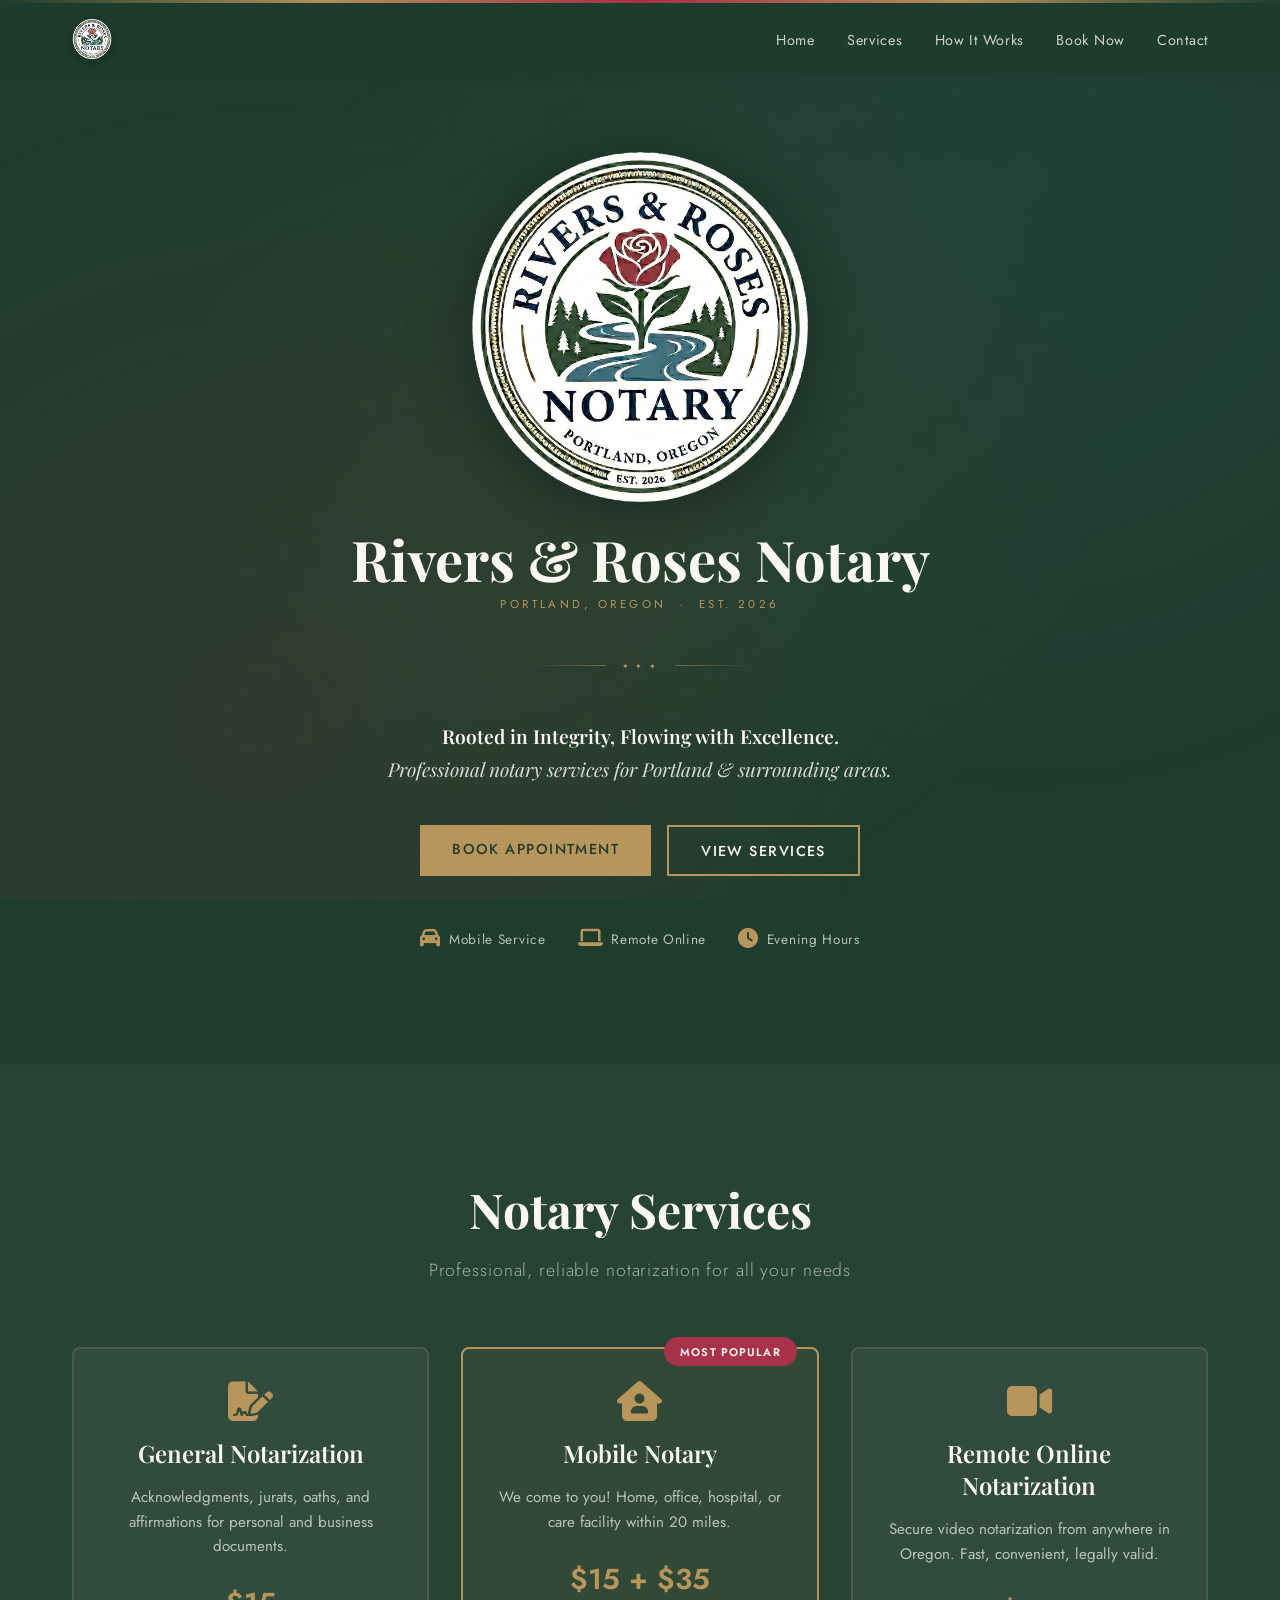
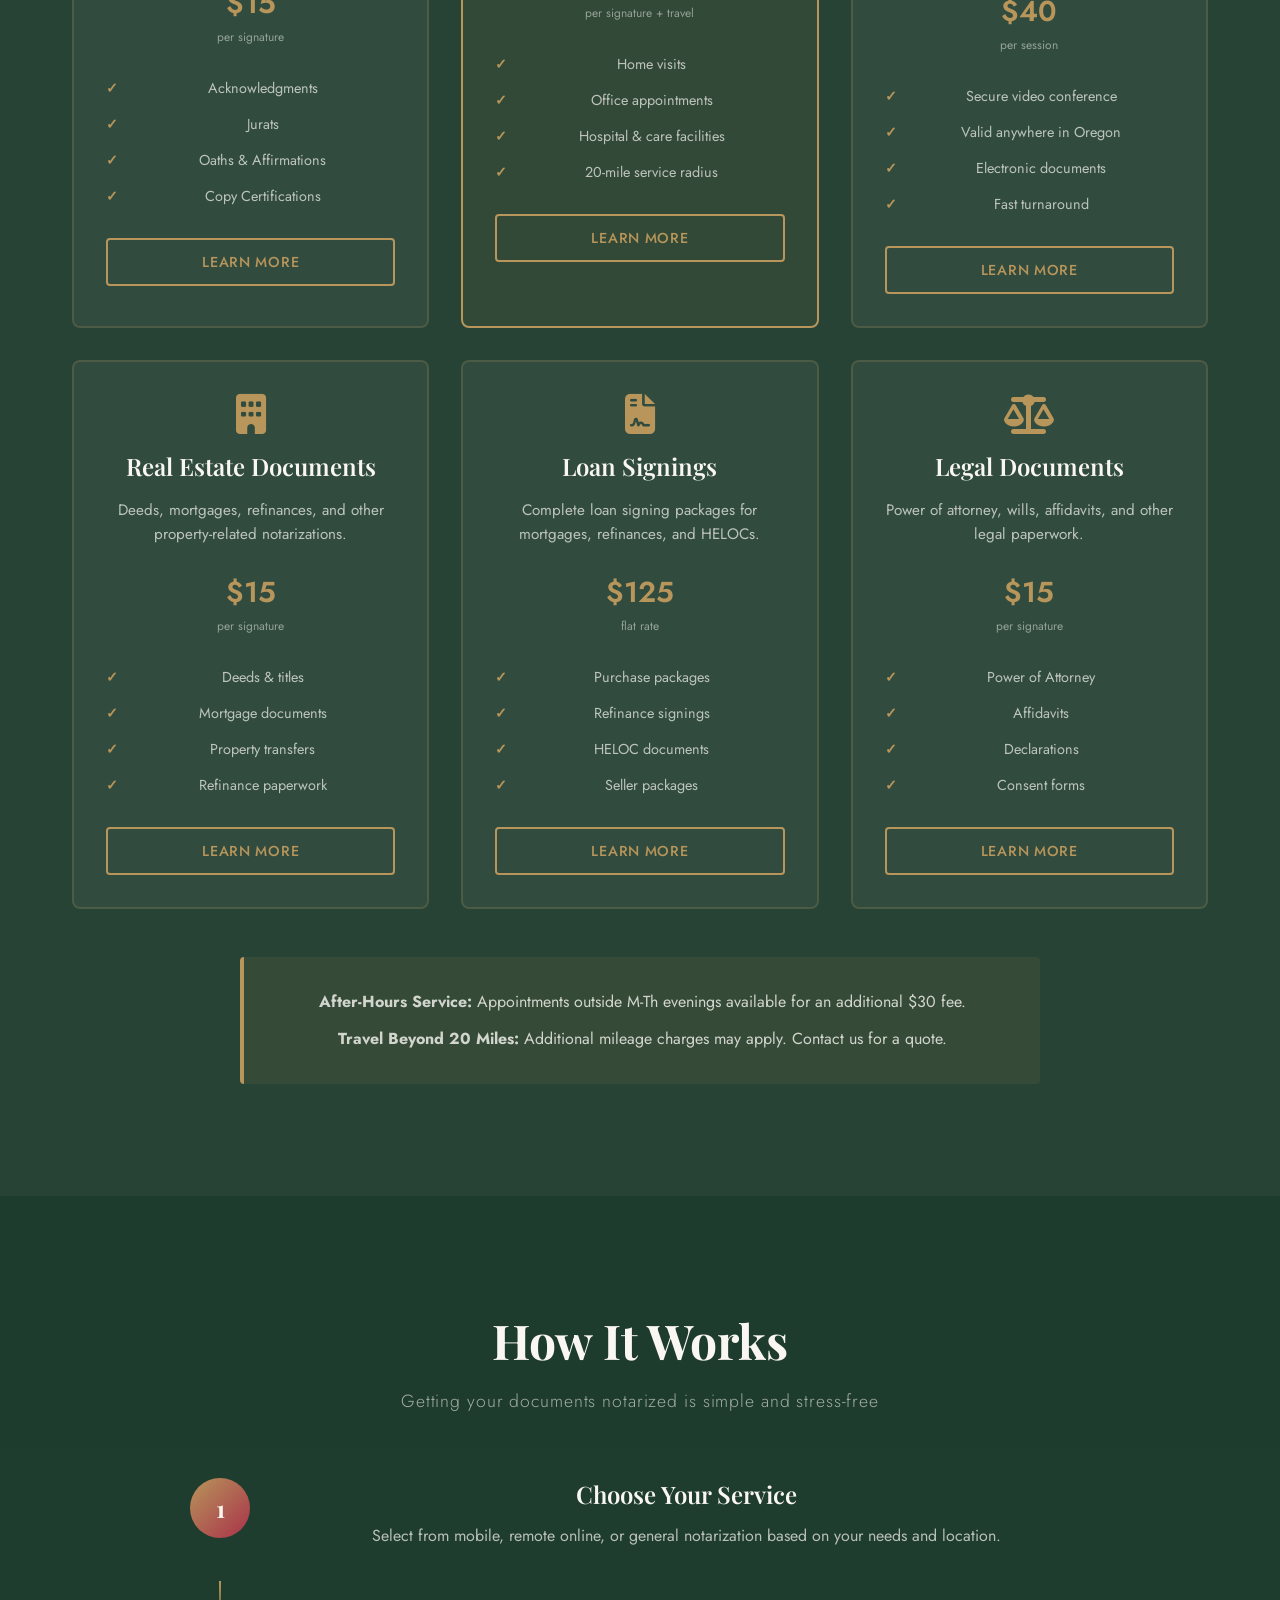
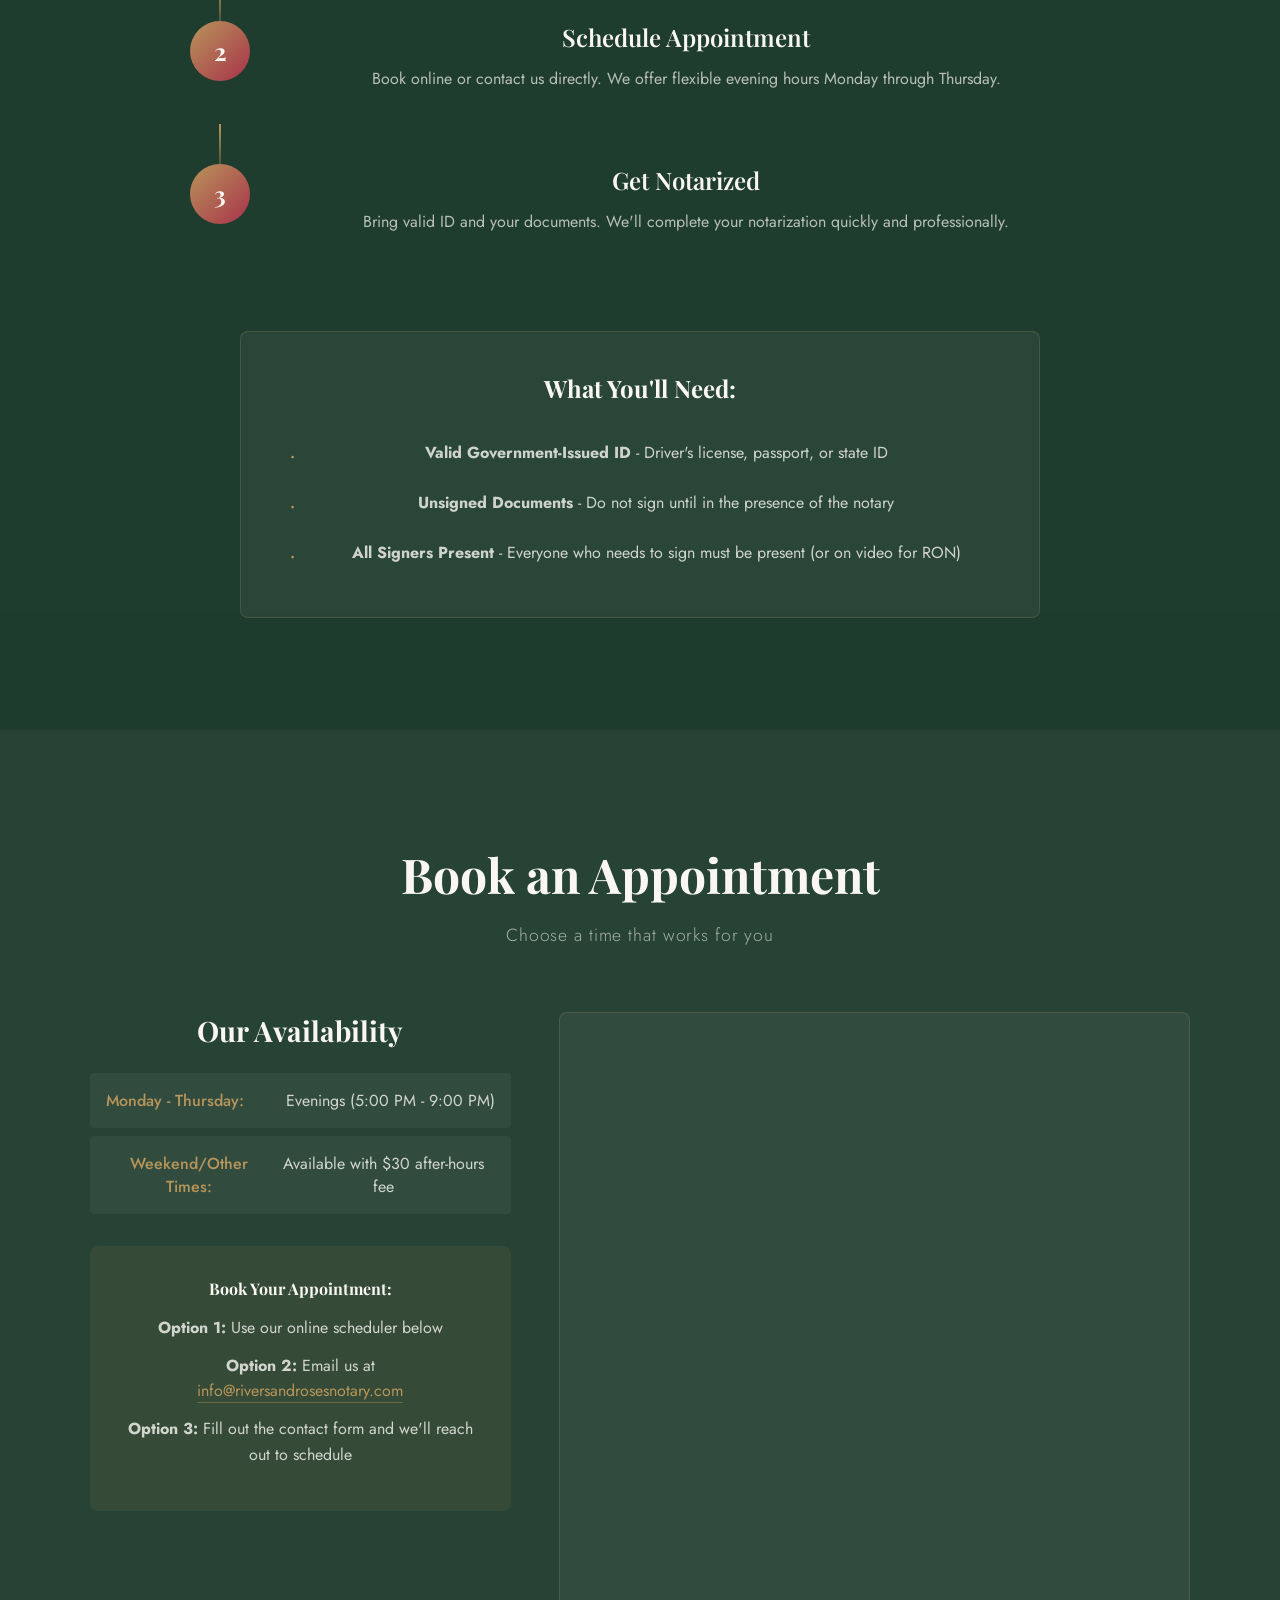
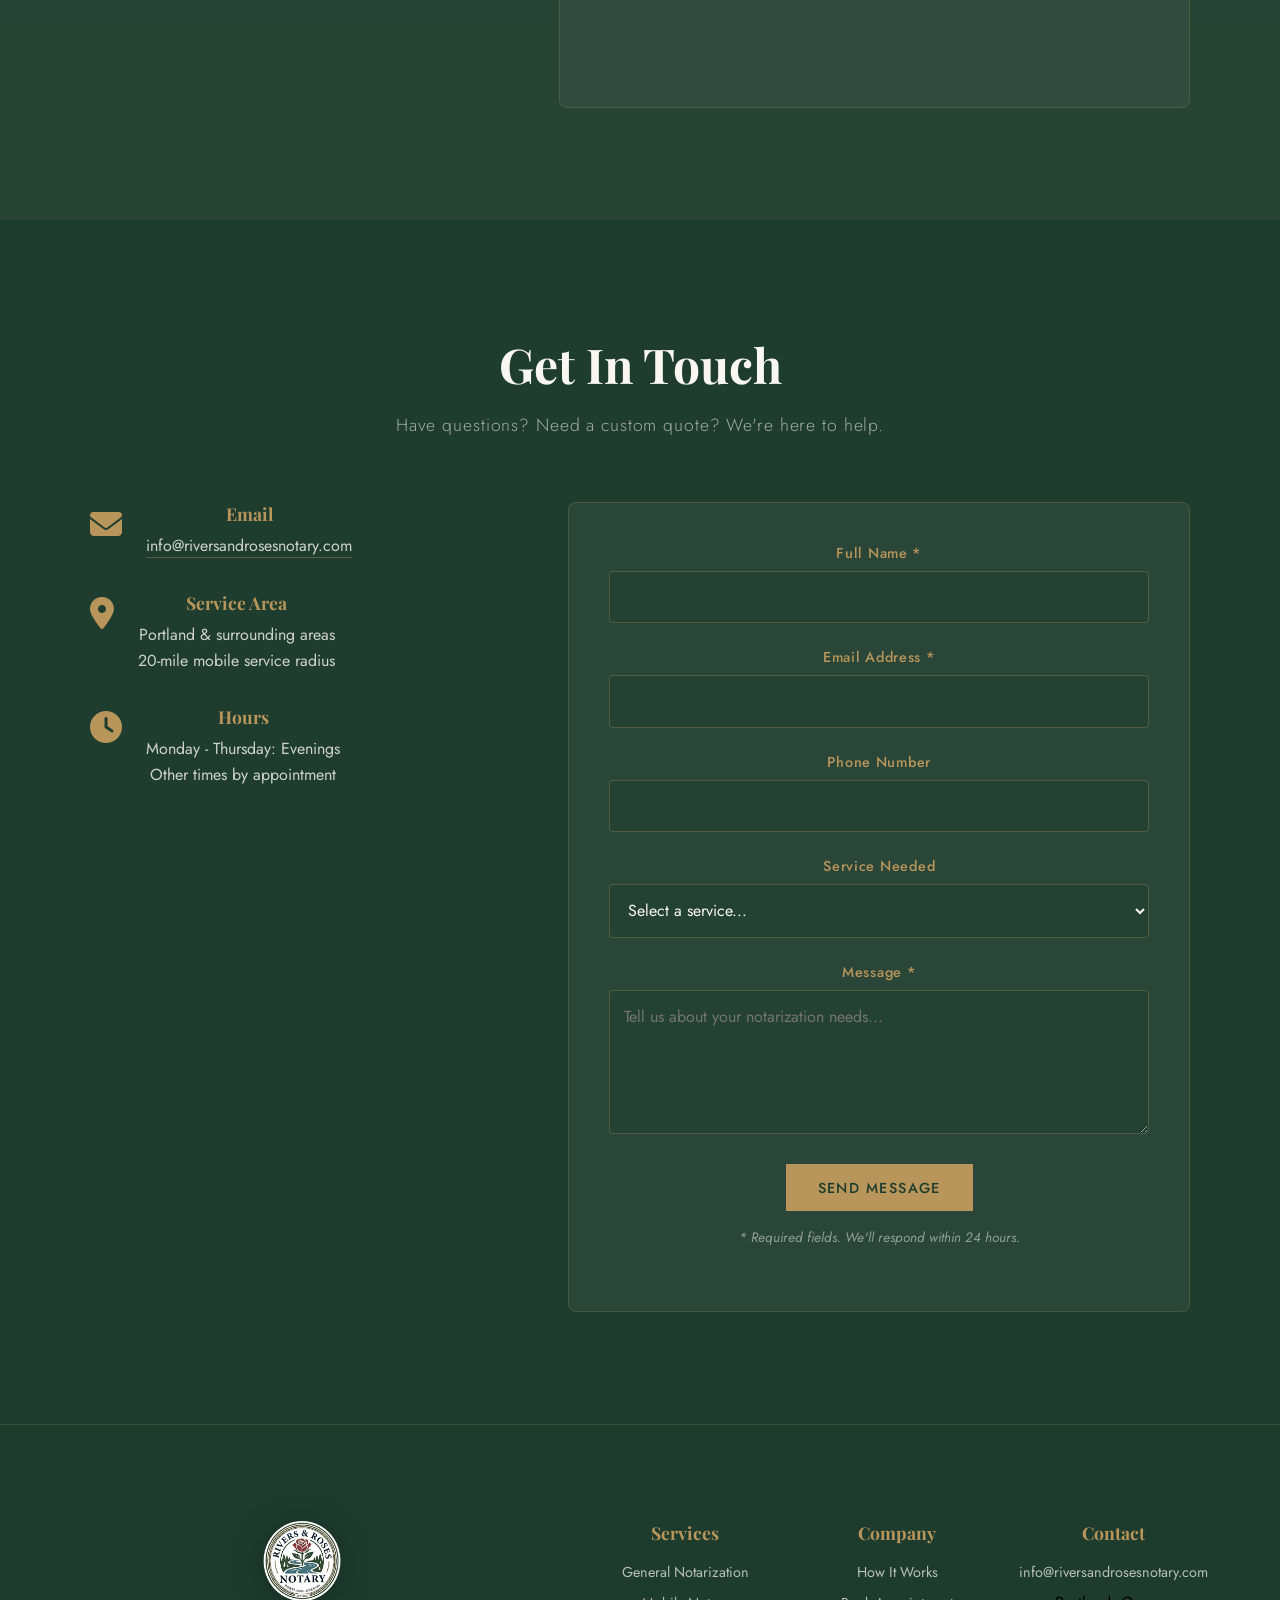
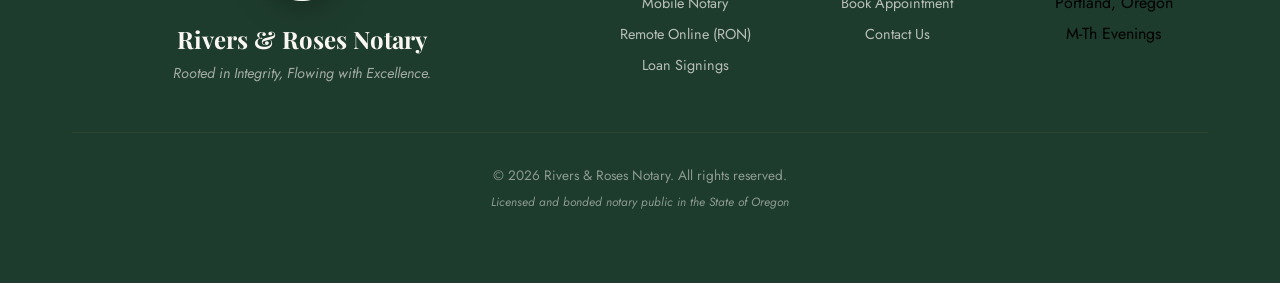
==== commit fbed6c50: "feat: integrate Calendly booking widget - Added Calendly inline widget with user's scheduling link -" ====
--- a/home.html
+++ b/home.html
@@ -275,18 +275,8 @@
       </div>
 
       <div class="booking-calendar">
-        <!-- Calendly Integration Placeholder -->
-        <div class="calendly-placeholder">
-          <div class="placeholder-content">
-            <h3><i class="fa-solid fa-calendar-check"></i> Schedule Your Appointment</h3>
-            <p>To activate online booking, add your Calendly embed code to <code>assets/js/main.js</code></p>
-            <p class="placeholder-note">Instructions provided in the JavaScript file.</p>
-            <a href="mailto:info@riversandrosesnotary.com" class="btn btn-primary">Email to Schedule</a>
-          </div>
-        </div>
-        <!-- When ready, replace placeholder with:
-        <div class="calendly-inline-widget" data-url="YOUR_CALENDLY_LINK" style="min-width:320px;height:630px;"></div>
-        -->
+        <!-- Calendly Inline Widget -->
+        <div class="calendly-inline-widget" data-url="https://calendly.com/cabayha-riversandrosesnotary" style="min-width:320px;height:630px;"></div>
       </div>
     </div>
   </div>
@@ -468,6 +458,9 @@
   </div>
 </div>
 
+<!-- Calendly Widget Script -->
+<script type="text/javascript" src="https://assets.calendly.com/assets/external/widget.js" async></script>
+
 <script src="assets/js/main.js"></script>
 <script src="assets/js/service-modals.js"></script>
 </body>
